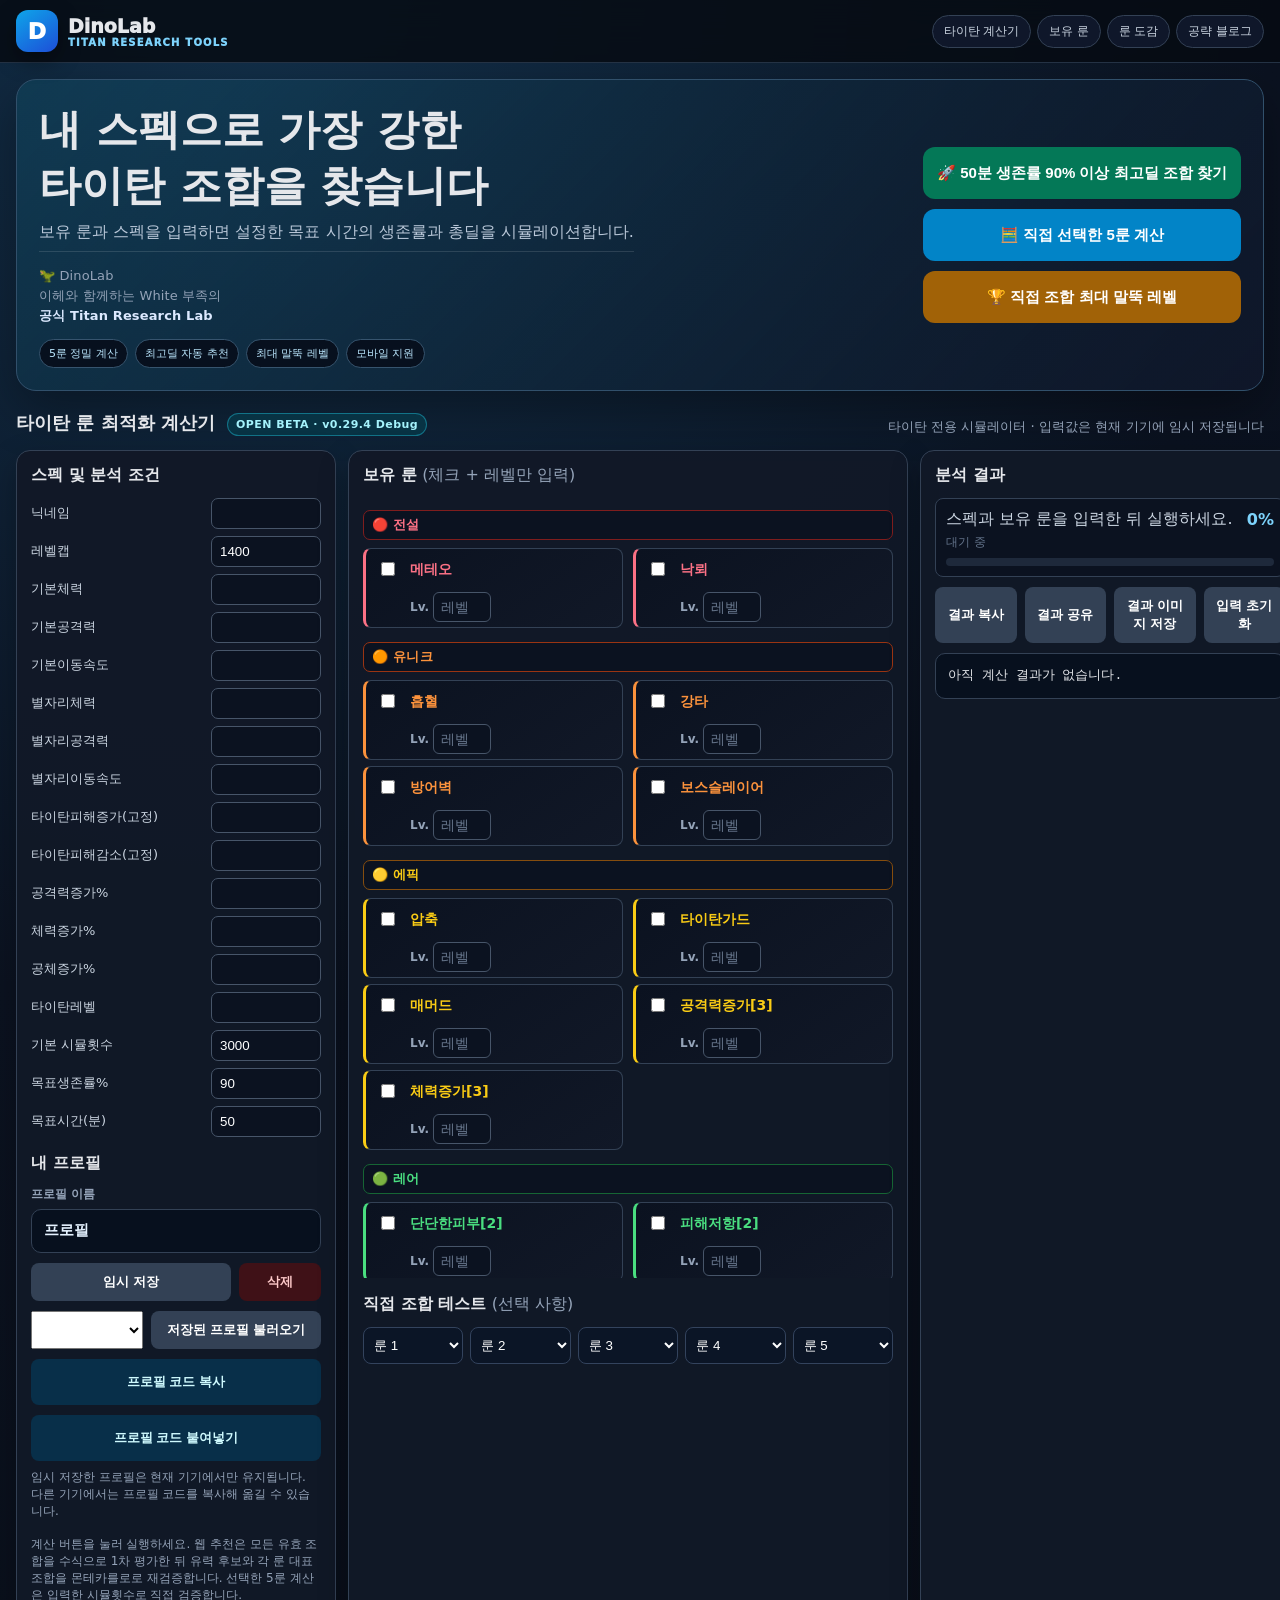
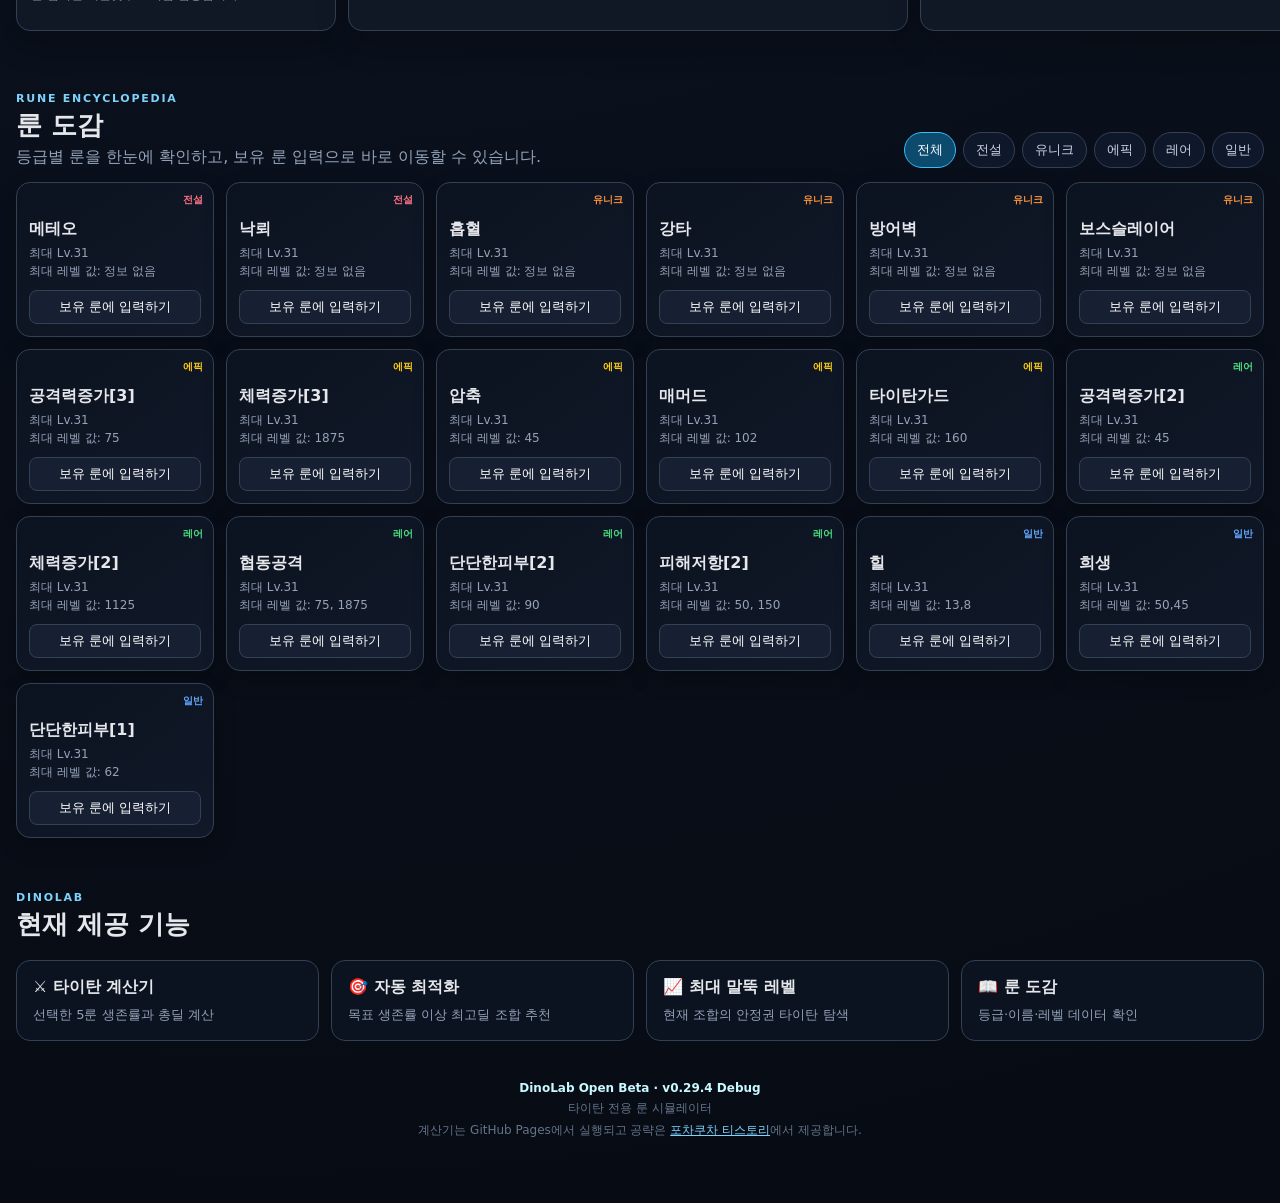
==== index.html @ 7158b962 "Add files via upload" ====
<!doctype html>
<html lang="ko"><head><meta charset="utf-8"><meta name="viewport" content="width=device-width,initial-scale=1"><meta name="theme-color" content="#07101e"><meta name="apple-mobile-web-app-capable" content="yes"><meta name="apple-mobile-web-app-status-bar-style" content="black-translucent"><meta name="apple-mobile-web-app-title" content="DinoLab"><link rel="apple-touch-icon" href="icons/icon-192.png"><title>DinoLab | 타이탄 룬 최적화 계산기</title><link rel="icon" href="data:image/svg+xml,<svg xmlns=%22http://www.w3.org/2000/svg%22 viewBox=%220 0 100 100%22><text y=%22.9em%22 font-size=%2290%22>🦖</text></svg>"><link rel="manifest" href="manifest.webmanifest"><link rel="stylesheet" href="css/main.css?v=0.29.3"></head><body><header class="site-header"><div class="header-inner"><div class="brand"><div class="brand-mark" aria-hidden="true">D</div><div><span>DinoLab</span><small>TITAN RESEARCH TOOLS</small></div></div><nav class="nav"><button data-scroll="#calculator">타이탄 계산기</button><button data-scroll="#runeRows">보유 룬</button><button data-scroll="#encyclopedia">룬 도감</button><a href="https://pochakucha.tistory.com" target="_blank" rel="noopener">공략 블로그</a></nav></div></header>
<section class="hero-banner"><div class="hero-box"><div><h1>내 스펙으로 가장 강한<br>타이탄 조합을 찾습니다</h1><p>보유 룬과 스펙을 입력하면 설정한 목표 시간의 생존률과 총딜을 시뮬레이션합니다.</p><p class="hero-branding">🦖 DinoLab<br>이헤와 함께하는 White 부족의<br><strong>공식 Titan Research Lab</strong></p><div class="feature-chips"><span>5룬 정밀 계산</span><span>최고딜 자동 추천</span><span>최대 말뚝 레벨</span><span>모바일 지원</span></div></div><div class="hero-action hero-calc-actions">
  <button class="btn good" id="optimize">🚀 50분 생존률 90% 이상 최고딜 조합 찾기</button>
  <button class="btn primary" id="calcSelected">🧮 직접 선택한 5룬 계산</button>
  <button class="btn warn" id="maxLevel">🏆 직접 조합 최대 말뚝 레벨</button>
</div></div></section>
<div class="app" id="calculator">
  <div class="title"><h1>타이탄 룬 최적화 계산기 <span class="beta-badge">OPEN BETA · v0.29.4 Debug</span></h1><small>타이탄 전용 시뮬레이터 · 입력값은 현재 기기에 임시 저장됩니다</small></div>
  <div class="grid">
    <section class="panel">
      <h2>스펙 및 분석 조건</h2>
      <div class="form-grid" id="statsForm"></div>
      <h2 style="margin-top:16px">내 프로필</h2>
      <div class="profile-manager">
        <label class="profile-name-field"><span>프로필 이름</span><input id="profileNameDisplay" type="text" value="프로필" readonly aria-label="현재 프로필 이름"></label>
        <div class="profile-save-row">
          <button class="btn" id="saveProfile">임시 저장</button>
          <button class="btn danger" id="deleteProfile">삭제</button>
        </div>
        <div class="profile-load-row">
          <select id="profileSelect" aria-label="저장된 프로필"></select>
          <button class="btn" id="loadProfile">저장된 프로필 불러오기</button>
        </div>
        <button class="btn profile-code-btn profile-wide-btn" id="exportProfileCode">프로필 코드 복사</button>
        <button class="btn profile-code-btn profile-wide-btn" id="importProfileCodeBtn">프로필 코드 붙여넣기</button>
      </div>
      <p class="note" id="profileHint">임시 저장한 프로필은 현재 기기에서만 유지됩니다. 다른 기기에서는 프로필 코드를 복사해 옮길 수 있습니다.</p>
      <div id="mobileCalcActionsSlot" class="mobile-calc-actions-slot" aria-label="계산 실행 버튼 위치"></div>
      <p class="note calculation-note">계산 버튼을 눌러 실행하세요. 웹 추천은 모든 유효 조합을 수식으로 1차 평가한 뒤 유력 후보와 각 룬 대표 조합을 몬테카를로로 재검증합니다. 선택한 5룬 계산은 입력한 시뮬횟수로 직접 검증합니다.</p>
    </section>

    <section class="panel">
      <h2>보유 룬 <span style="color:var(--muted);font-weight:400">(체크 + 레벨만 입력)</span></h2>
      <div class="runes compact-runes"><div id="runeRows"></div></div>
      <h2 style="margin-top:16px">직접 조합 테스트 <span style="color:var(--muted);font-weight:400">(선택 사항)</span></h2>
      <div class="manual-combo" id="manualCombo"></div>
    </section>

    <section class="panel result-panel">
      <h2>분석 결과</h2>
      <div class="status"><div class="status-head"><div id="statusText">스펙과 보유 룬을 입력한 뒤 실행하세요.</div><b id="statusPct">0%</b></div><div id="statusMeta" class="status-meta">대기 중</div><div class="progress"><div id="progressBar"></div></div></div>
      <div class="copy-row">
        <button class="btn" id="copyResult">결과 복사</button><button class="btn" id="shareResult">결과 공유</button><button class="btn" id="saveResultImage">결과 이미지 저장</button>
        <button class="btn" id="resetForm">입력 초기화</button><button class="btn primary" id="installApp" hidden>홈 화면에 설치</button>
      </div>
      <div id="result" class="result">아직 계산 결과가 없습니다.</div>
    </section>
  </div>
</div>

<section class="module-section" id="encyclopedia">
  <div class="module-heading">
    <div><span class="eyebrow">RUNE ENCYCLOPEDIA</span><h2>룬 도감</h2><p>등급별 룬을 한눈에 확인하고, 보유 룬 입력으로 바로 이동할 수 있습니다.</p></div>
    <div class="filter-row" id="runeFilters"></div>
  </div>
  <div id="encyclopediaGrid" class="encyclopedia-grid"></div>
</section>

<section class="module-section compact" id="roadmap">
  <div class="module-heading"><div><span class="eyebrow">DINOLAB</span><h2>현재 제공 기능</h2></div></div>
  <div class="feature-grid">
    <article><b>⚔️ 타이탄 계산기</b><span>선택한 5룬 생존률과 총딜 계산</span></article>
    <article><b>🎯 자동 최적화</b><span>목표 생존률 이상 최고딜 조합 추천</span></article>
    <article><b>📈 최대 말뚝 레벨</b><span>현재 조합의 안정권 타이탄 탐색</span></article>
    <article><b>📖 룬 도감</b><span>등급·이름·레벨 데이터 확인</span></article>
  </div>
</section>
<footer class="footer"><strong>DinoLab Open Beta · v0.29.4 Debug</strong><span>타이탄 전용 룬 시뮬레이터</span><span>계산기는 GitHub Pages에서 실행되고 공략은 <a href="https://pochakucha.tistory.com" target="_blank" rel="noopener">포차쿠차 티스토리</a>에서 제공합니다.</span></footer><div id="pwaToast" class="pwa-toast" hidden><span id="pwaToastText"></span><button id="pwaToastAction" class="btn primary">확인</button></div>
<script src="data/runes.js?v=0.29.3"></script><script src="js/app.js?v=0.29.3"></script></body></html>
---- css/main.css ----
:root{--bg:#0f172a;--panel:#111827;--line:#334155;--text:#e5e7eb;--muted:#94a3b8;--accent:#38bdf8;--good:#34d399;--warn:#fbbf24;--bad:#fb7185}
*{box-sizing:border-box} body{margin:0;background:linear-gradient(135deg,#0b1220,#111827);color:var(--text);font-family:system-ui,-apple-system,"Noto Sans KR",sans-serif}
.app{max-width:1500px;margin:auto;padding:16px}.title{display:flex;align-items:end;justify-content:space-between;gap:12px;margin-bottom:14px}.title h1{font-size:24px;margin:0}.title small{color:var(--muted)}
.grid{display:grid;grid-template-columns:320px 460px 1fr;gap:12px}.panel{background:rgba(17,24,39,.96);border:1px solid var(--line);border-radius:14px;padding:14px;box-shadow:0 12px 30px #0004}.panel h2{font-size:16px;margin:0 0 12px}
.form-grid{display:grid;grid-template-columns:1fr 110px;gap:7px 8px;align-items:center}.form-grid label{font-size:13px;color:#cbd5e1}.form-grid input,.form-grid select{width:100%;padding:7px 8px;background:#0b1220;border:1px solid #475569;border-radius:7px;color:white}
.actions{display:grid;gap:7px;margin-top:12px}.btn{border:0;border-radius:8px;padding:10px 12px;font-weight:700;cursor:pointer;background:#334155;color:white}.btn.primary{background:#0284c7}.btn.good{background:#047857}.btn.warn{background:#a16207}.btn:disabled{opacity:.45;cursor:not-allowed}
.runes{max-height:730px;overflow:auto}.rune-head,.rune-row{display:grid;grid-template-columns:50px 50px 1fr 75px 72px;gap:6px;align-items:center}.rune-head{position:sticky;top:0;background:#111827;padding:4px 0 8px;font-size:12px;color:var(--muted);z-index:2}.rune-row{border-top:1px solid #253044;padding:6px 0;font-size:13px}.rune-row input[type=number]{width:100%;padding:5px;background:#0b1220;border:1px solid #475569;border-radius:6px;color:white}.grade{font-size:11px;font-weight:800}
.grade-전설{color:#fb7185}.grade-유니크{color:#fb923c}.grade-에픽{color:#facc15}.grade-레어{color:#4ade80}.grade-일반{color:#60a5fa}
.rune-group{margin:10px 0 4px;padding:9px 10px;border-radius:8px;font-weight:900;letter-spacing:.02em;border:1px solid #334155;background:#0b1220}
.rune-group.전설{color:#fb7185;border-color:#7f1d1d}.rune-group.유니크{color:#fb923c;border-color:#9a3412}.rune-group.에픽{color:#facc15;border-color:#854d0e}.rune-group.레어{color:#4ade80;border-color:#166534}.rune-group.일반{color:#60a5fa;border-color:#1d4ed8}
.rune-row.grade-전설{border-left:3px solid #fb7185;padding-left:6px}.rune-row.grade-유니크{border-left:3px solid #fb923c;padding-left:6px}.rune-row.grade-에픽{border-left:3px solid #facc15;padding-left:6px}.rune-row.grade-레어{border-left:3px solid #4ade80;padding-left:6px}.rune-row.grade-일반{border-left:3px solid #60a5fa;padding-left:6px}
.copy-row{display:flex;gap:8px;margin:10px 0}.copy-row .btn{flex:1}
.status{margin:0 0 10px;padding:10px;border:1px solid #334155;border-radius:8px;color:#cbd5e1;background:#0b1220}.progress{height:8px;background:#1e293b;border-radius:999px;overflow:hidden;margin-top:7px}.progress>div{height:100%;width:0;background:linear-gradient(90deg,#0ea5e9,#34d399);transition:width .15s}
.result{white-space:pre-wrap;font-family:ui-monospace,SFMono-Regular,Consolas,monospace;font-size:13px;line-height:1.55;max-height:760px;overflow:auto;background:#07101e;border:1px solid #334155;border-radius:10px;padding:12px}
.result .hero{font-family:system-ui,sans-serif}.cards{display:grid;grid-template-columns:repeat(3,1fr);gap:8px;margin-bottom:10px}.card{background:#0b1220;border:1px solid #334155;border-radius:9px;padding:9px}.card b{display:block;font-size:18px}.goodtxt{color:var(--good)}.warntxt{color:var(--warn)}.badtxt{color:var(--bad)}
.note{font-size:12px;color:var(--muted);margin-top:10px}.profile-row{display:flex;gap:6px}.profile-row select{flex:1}
@media(max-width:1100px){.grid{grid-template-columns:1fr 1.25fr}.result-panel{grid-column:1/-1}}@media(max-width:720px){.grid{grid-template-columns:1fr}.result-panel{grid-column:auto}.title{display:block}.runes{max-height:none}.cards{grid-template-columns:1fr}}

/* Web 3.0 Alpha icon-card UI */
.grid{grid-template-columns:320px minmax(560px,1fr) minmax(380px,.9fr)}
.runes{max-height:780px}.rune-head{display:none}.rune-group{grid-column:1/-1;margin:14px 0 6px}
#runeRows{display:grid;grid-template-columns:repeat(3,minmax(150px,1fr));gap:10px}
.rune-row{display:grid;grid-template-columns:64px 1fr;grid-template-rows:auto auto auto;gap:4px 10px;position:relative;padding:10px;border:1px solid #334155;border-radius:12px;background:linear-gradient(145deg,#0b1220,#111827);min-height:104px;overflow:hidden}
.rune-row .rune-icon{grid-row:1/4;width:64px;height:64px;object-fit:cover;border-radius:14px;align-self:center;box-shadow:0 4px 12px #0008}
.rune-row .rune-name{font-weight:900;white-space:nowrap;overflow:hidden;text-overflow:ellipsis}
.rune-row .rune-controls{display:flex;align-items:center;gap:6px;font-size:12px;color:#cbd5e1}
.rune-row .level{width:72px!important;padding:5px!important}
.rune-row .equip,.rune-row .owned{accent-color:#38bdf8}
.rune-row .grade{font-size:10px;position:absolute;right:8px;top:8px}
.rune-row.equipped{outline:2px solid #38bdf8;background:linear-gradient(145deg,#0c4a6e,#111827)}
@media(max-width:1250px){.grid{grid-template-columns:300px 1fr}.result-panel{grid-column:1/-1}}
@media(max-width:760px){.grid{grid-template-columns:1fr}#runeRows{grid-template-columns:repeat(2,minmax(140px,1fr))}.result-panel{grid-column:auto}.rune-row{grid-template-columns:54px 1fr}.rune-row .rune-icon{width:54px;height:54px}}
@media(max-width:430px){#runeRows{grid-template-columns:1fr}}


/* Web 3.1 Beta shell */
body{background:radial-gradient(circle at 20% 0,#12304a 0,#0b1220 34%,#070b13 100%);min-height:100vh}
.site-header{position:sticky;top:0;z-index:20;background:rgba(7,11,19,.84);backdrop-filter:blur(14px);border-bottom:1px solid #243244}
.header-inner{max-width:1500px;margin:auto;padding:10px 16px;display:flex;align-items:center;justify-content:space-between;gap:14px}
.brand{display:flex;align-items:center;gap:10px;font-weight:950}.brand img{width:42px;height:42px;border-radius:12px}.brand span{font-size:19px}.brand small{display:block;color:#7dd3fc;font-size:10px;letter-spacing:.12em}
.nav{display:flex;gap:6px;flex-wrap:wrap}.nav button,.nav a{border:1px solid #334155;background:#0f172a;color:#cbd5e1;border-radius:999px;padding:7px 11px;text-decoration:none;font-size:12px;cursor:pointer}.nav button:hover,.nav a:hover{border-color:#38bdf8;color:white}
.hero-banner{max-width:1500px;margin:16px auto 0;padding:0 16px}.hero-box{border:1px solid #31506b;border-radius:20px;padding:22px;background:linear-gradient(135deg,rgba(14,116,144,.22),rgba(15,23,42,.94));display:flex;justify-content:space-between;gap:18px;align-items:center;box-shadow:0 18px 50px #0005}.hero-box h1{margin:0;font-size:clamp(25px,4vw,42px)}.hero-box p{margin:8px 0 0;color:#b9c7d8}.feature-chips{display:flex;gap:7px;flex-wrap:wrap;margin-top:13px}.feature-chips span{font-size:11px;border:1px solid #36546e;background:#07101e;border-radius:999px;padding:6px 9px;color:#bae6fd}.hero-action{min-width:180px}.hero-action button,.hero-start-link{box-sizing:border-box;display:block;width:100%;padding:12px;border:0;border-radius:12px;background:linear-gradient(135deg,#0284c7,#0f766e);color:white;font-weight:900;cursor:pointer;text-align:center;text-decoration:none;touch-action:manipulation;position:relative;z-index:2}
.title{margin-top:4px}.title h1{font-size:18px}.beta-badge{font-size:11px;background:#7c3aed;padding:4px 7px;border-radius:999px}
.equipped-meter{display:flex;align-items:center;justify-content:space-between;margin-bottom:10px;padding:9px 11px;border:1px solid #334155;background:#0b1220;border-radius:10px}.equipped-meter b{font-size:18px;color:#fbbf24}.equipped-meter b.complete{color:#34d399}
.result-runes{display:grid;grid-template-columns:repeat(5,minmax(58px,1fr));gap:8px;margin:8px 0 14px}.result-rune{border:1px solid #334155;border-radius:10px;background:#0b1220;padding:7px;text-align:center}.result-rune img{width:48px;height:48px;border-radius:10px;display:block;margin:auto}.result-rune span{display:block;font-size:10px;margin-top:5px;white-space:nowrap;overflow:hidden;text-overflow:ellipsis}
.footer{max-width:1500px;margin:18px auto 30px;padding:0 16px;color:#64748b;font-size:12px;text-align:center}.footer a{color:#7dd3fc}
@media(max-width:760px){.header-inner{align-items:flex-start}.nav{justify-content:flex-end}.hero-box{display:block}.hero-action{margin-top:14px}.site-header{position:static}.result-runes{grid-template-columns:repeat(5,1fr)}.result-rune img{width:38px;height:38px}.result-rune span{display:none}}

/* DinoLab v0.1 modules */
.module-section{max-width:1500px;margin:18px auto;padding:22px 16px}.module-section.compact{padding-top:8px}.module-heading{display:flex;justify-content:space-between;align-items:end;gap:16px;margin-bottom:14px}.module-heading h2{margin:2px 0 4px;font-size:26px}.module-heading p{margin:0;color:var(--muted)}.eyebrow{font-size:11px;font-weight:900;letter-spacing:.16em;color:#7dd3fc}.filter-row{display:flex;gap:7px;flex-wrap:wrap}.filter-row button{border:1px solid #334155;background:#0f172a;color:#cbd5e1;border-radius:999px;padding:8px 12px;cursor:pointer}.filter-row button.active{border-color:#38bdf8;background:#0c4a6e;color:white}.encyclopedia-grid{display:grid;grid-template-columns:repeat(6,minmax(140px,1fr));gap:12px}.ency-card{position:relative;background:linear-gradient(145deg,#0b1220,#111827);border:1px solid #334155;border-radius:14px;padding:12px;min-height:184px;box-shadow:0 8px 22px #0003}.ency-card img{width:72px;height:72px;object-fit:cover;border-radius:16px;display:block;margin-bottom:10px}.ency-card h3{margin:0 0 4px;font-size:15px}.ency-card p{margin:0;color:var(--muted);font-size:12px;line-height:1.5}.ency-card .ency-grade{position:absolute;right:10px;top:10px;font-size:10px;font-weight:900}.ency-card button{margin-top:10px;width:100%;border:1px solid #334155;background:#172033;color:white;border-radius:8px;padding:7px;cursor:pointer}.feature-grid{display:grid;grid-template-columns:repeat(4,1fr);gap:12px}.feature-grid article{background:#0b1220;border:1px solid #334155;border-radius:14px;padding:16px}.feature-grid b{display:block;margin-bottom:6px}.feature-grid span{color:var(--muted);font-size:13px}.footer{padding-bottom:34px}
@media(max-width:1100px){.encyclopedia-grid{grid-template-columns:repeat(4,1fr)}}
@media(max-width:760px){.module-heading{display:block}.filter-row{margin-top:12px}.encyclopedia-grid{grid-template-columns:repeat(2,1fr)}.feature-grid{grid-template-columns:1fr 1fr}}
@media(max-width:430px){.encyclopedia-grid,.feature-grid{grid-template-columns:1fr}}

/* DinoLab v0.2 — rune card readability fix */
#runeRows{
  grid-template-columns:repeat(3,minmax(180px,1fr));
  gap:12px;
}
.rune-row{
  grid-template-columns:78px minmax(0,1fr);
  grid-template-rows:auto 34px 38px;
  gap:7px 12px;
  min-height:142px;
  padding:14px;
  overflow:visible;
  transition:transform .16s ease,border-color .16s ease,box-shadow .16s ease;
}
.rune-row:hover{
  transform:translateY(-2px);
  border-color:#4b6b88;
  box-shadow:0 10px 24px #0005;
}
.rune-row .rune-icon{
  grid-row:1/4;
  width:78px;
  height:78px;
  border-radius:16px;
}
.rune-row .rune-name{
  min-width:0;
  padding-right:42px;
  font-size:14px;
  line-height:1.25;
}
.rune-row .grade{
  right:10px;
  top:10px;
}
.rune-toggles{
  display:grid;
  grid-template-columns:1fr 1fr;
  gap:6px;
  min-width:0;
}
.rune-toggles label{
  min-width:0;
  display:flex;
  align-items:center;
  justify-content:center;
  gap:5px;
  padding:6px 7px;
  border:1px solid #334155;
  border-radius:8px;
  background:#0b1220;
  color:#cbd5e1;
  font-size:12px;
  line-height:1;
  white-space:nowrap;
  cursor:pointer;
}
.rune-toggles input{
  width:15px;
  height:15px;
  margin:0;
  flex:0 0 auto;
}
.rune-level{
  display:grid;
  grid-template-columns:auto minmax(0,1fr);
  align-items:center;
  gap:7px;
  color:#cbd5e1;
  font-size:12px;
  white-space:nowrap;
}
.rune-row .level{
  width:100%!important;
  min-width:0;
  height:34px;
  padding:5px 8px!important;
  font-size:16px;
  text-align:center;
}
.rune-row.equipped{
  outline:none;
  border-color:#38bdf8;
  box-shadow:0 0 0 2px #38bdf844,0 12px 28px #0005;
}
@media(max-width:1250px){
  #runeRows{grid-template-columns:repeat(3,minmax(170px,1fr))}
}
@media(max-width:900px){
  #runeRows{grid-template-columns:repeat(2,minmax(170px,1fr))}
}
@media(max-width:520px){
  #runeRows{grid-template-columns:1fr}
  .rune-row{grid-template-columns:72px minmax(0,1fr);min-height:132px}
  .rune-row .rune-icon{width:72px;height:72px}
}

/* DinoLab v0.3 — readable inventory cards */
#runeRows{
  display:grid;
  grid-template-columns:repeat(2,minmax(260px,1fr));
  gap:14px;
}
.rune-group{grid-column:1/-1;margin:18px 0 2px;font-size:20px;padding:12px 14px}
.rune-row{
  display:grid;
  grid-template-columns:108px minmax(0,1fr);
  grid-template-rows:auto auto auto;
  column-gap:14px;
  row-gap:10px;
  min-height:168px;
  padding:14px;
  overflow:visible;
  border-radius:16px;
}
.rune-row .rune-icon{
  grid-column:1;
  grid-row:1/4;
  width:108px;
  height:108px;
  align-self:center;
  object-fit:cover;
  object-position:center;
  border-radius:18px;
  background:#060b14;
  border:1px solid #475569;
  box-shadow:0 8px 18px #0009;
}
.rune-title{
  grid-column:2;
  display:flex;
  align-items:flex-start;
  justify-content:space-between;
  gap:8px;
  min-width:0;
}
.rune-row .rune-name{
  display:block;
  min-width:0;
  font-size:16px;
  line-height:1.3;
  font-weight:900;
  white-space:normal;
  overflow:visible;
  text-overflow:clip;
  word-break:keep-all;
}
.rune-row .grade{
  position:static;
  flex:0 0 auto;
  padding:3px 7px;
  border-radius:999px;
  background:#ffffff0d;
  font-size:10px;
  white-space:nowrap;
}
.rune-toggles{
  grid-column:2;
  display:grid;
  grid-template-columns:1fr 1fr;
  gap:8px;
  min-width:0;
}
.rune-toggles label{
  min-width:0;
  min-height:38px;
  padding:8px 9px;
  font-size:13px;
  font-weight:800;
  overflow:hidden;
}
.rune-toggles label span{display:block;white-space:nowrap}
.rune-toggles input{width:17px;height:17px;flex:0 0 17px}
.rune-level{
  grid-column:2;
  display:grid;
  grid-template-columns:42px minmax(0,1fr);
  gap:8px;
  font-size:13px;
  font-weight:800;
}
.rune-row .level{height:40px!important;font-size:18px!important;border-radius:9px!important}
.rune-row.equipped{transform:none;box-shadow:0 0 0 2px #38bdf855,0 14px 30px #0007}
@media(max-width:1100px){
  .grid{grid-template-columns:300px minmax(0,1fr)}
  .result-panel{grid-column:1/-1}
  #runeRows{grid-template-columns:repeat(2,minmax(240px,1fr))}
}
@media(max-width:760px){
  .grid{grid-template-columns:1fr}
  #runeRows{grid-template-columns:1fr}
  .rune-row{grid-template-columns:96px minmax(0,1fr);min-height:154px}
  .rune-row .rune-icon{width:96px;height:96px}
}


/* DinoLab v0.4 — text-only rune interface */
.brand-mark{width:42px;height:42px;border-radius:12px;display:grid;place-items:center;background:linear-gradient(145deg,#0ea5e9,#1d4ed8);color:white;font-size:22px;font-weight:950;box-shadow:0 8px 22px #0006}
#runeRows{display:block}
.rune-group{margin:14px 0 6px}
.rune-row{display:grid;grid-template-columns:minmax(170px,1fr) 150px 112px;grid-template-rows:auto;align-items:center;gap:12px;min-height:64px;padding:10px 12px;overflow:visible}
.rune-row .rune-title{display:flex;align-items:center;gap:9px;min-width:0}
.rune-row .rune-name{font-size:15px;font-weight:900;white-space:normal;overflow:visible;text-overflow:clip;word-break:keep-all}
.rune-row .grade{position:static;flex:0 0 auto;font-size:10px;border:1px solid currentColor;border-radius:999px;padding:2px 6px;opacity:.9}
.rune-row .rune-toggles{display:grid;grid-template-columns:1fr 1fr;gap:7px}
.rune-row .rune-toggles label{display:flex;align-items:center;justify-content:center;gap:6px;min-width:0;padding:8px 6px;border:1px solid #334155;border-radius:8px;background:#0b1220;white-space:nowrap;font-size:12px;cursor:pointer}
.rune-row .rune-toggles input{margin:0;width:16px;height:16px;flex:0 0 auto}
.rune-row .rune-level{display:grid;grid-template-columns:auto 1fr;align-items:center;gap:7px;color:#cbd5e1;font-size:12px;white-space:nowrap}
.rune-row .level{width:100%!important;min-width:0;padding:7px!important;text-align:center}
.rune-row.equipped{outline:2px solid #38bdf8;background:linear-gradient(145deg,#0c4a6e,#111827)}
.result-runes{display:grid;grid-template-columns:repeat(5,minmax(90px,1fr));gap:8px;margin:8px 0 14px}
.result-rune{min-height:58px;display:flex;flex-direction:column;justify-content:center;border:1px solid #334155;border-radius:10px;background:#0b1220;padding:8px;text-align:center}
.result-rune-name{font-size:12px;font-weight:900;line-height:1.25;word-break:keep-all}
.result-rune b{font-size:11px;color:#7dd3fc;margin-top:4px}
.encyclopedia-grid{grid-template-columns:repeat(6,minmax(150px,1fr))}
.ency-card{min-height:150px;padding-top:36px}
.ency-card h3{font-size:16px;word-break:keep-all}
@media(max-width:900px){
 .rune-row{grid-template-columns:minmax(150px,1fr) 140px 105px}
 .encyclopedia-grid{grid-template-columns:repeat(3,1fr)}
}
@media(max-width:620px){
 .rune-row{grid-template-columns:1fr 108px;grid-template-areas:"title level" "toggles toggles";gap:8px}
 .rune-row .rune-title{grid-area:title}
 .rune-row .rune-level{grid-area:level}
 .rune-row .rune-toggles{grid-area:toggles}
 .result-runes{grid-template-columns:repeat(2,1fr)}
 .encyclopedia-grid{grid-template-columns:repeat(2,1fr)}
}

/* DinoLab v0.5 — compact rune inventory */
#runeRows{
  display:grid;
  grid-template-columns:repeat(2,minmax(320px,1fr));
  gap:7px 10px;
}
.rune-group{
  grid-column:1/-1;
  margin:10px 0 2px;
  padding:7px 10px;
  font-size:14px;
  border-radius:8px;
}
.rune-row{
  display:grid;
  grid-template-columns:minmax(120px,1fr) 118px 82px;
  align-items:center;
  gap:7px;
  min-height:46px;
  padding:6px 8px;
  border-radius:9px;
}
.rune-row .rune-title{gap:6px}
.rune-row .rune-name{
  font-size:13px;
  line-height:1.15;
  white-space:nowrap;
  overflow:hidden;
  text-overflow:ellipsis;
}
.rune-row .grade{
  font-size:9px;
  padding:1px 5px;
}
.rune-row .rune-toggles{
  display:grid;
  grid-template-columns:1fr 1fr;
  gap:4px;
}
.rune-row .rune-toggles label{
  min-height:30px;
  padding:4px;
  gap:4px;
  font-size:11px;
  border-radius:6px;
}
.rune-row .rune-toggles input{
  width:14px;
  height:14px;
}
.rune-row .rune-level{
  display:grid;
  grid-template-columns:auto 1fr;
  gap:4px;
  font-size:11px;
}
.rune-row .level{
  height:30px!important;
  padding:3px 5px!important;
  font-size:14px!important;
  border-radius:6px!important;
}
@media(max-width:1050px){
  #runeRows{grid-template-columns:1fr}
  .rune-group{grid-column:1}
}
@media(max-width:520px){
  .rune-row{
    grid-template-columns:minmax(105px,1fr) 108px 72px;
    gap:5px;
    padding:5px 6px;
  }
  .rune-row .grade{display:none}
  .rune-row .rune-name{font-size:12px}
}
/* v0.6 ultra compact text-only rune editor */
.compact-runes{padding:4px 0}
#runeRows{display:grid;grid-template-columns:1fr 1fr;gap:6px 10px}
.rune-group{grid-column:1/-1;margin:8px 0 2px;padding:5px 8px;font-size:13px;border-radius:7px}
.rune-row{min-height:38px!important;padding:5px 8px!important;border-radius:8px!important;display:grid!important;grid-template-columns:28px minmax(118px,1fr) auto!important;align-items:center!important;gap:8px!important}
.rune-row .rune-title{display:flex!important;align-items:center!important;justify-content:flex-start!important;gap:6px!important;min-width:0}
.rune-row .rune-name{font-size:14px!important;white-space:nowrap!important;overflow:hidden;text-overflow:ellipsis}
.rune-row .grade{display:none!important}
.rune-row .rune-toggles{display:contents!important}
.rune-row .rune-toggles label{display:flex!important;align-items:center!important;justify-content:center!important;padding:0!important;border:0!important;background:none!important}
.rune-row .rune-toggles label span{display:none!important}
.rune-row .owned{width:18px;height:18px}
.rune-row .equip{display:none!important}
.rune-row .rune-level{display:flex!important;align-items:center!important;gap:4px!important;margin:0!important}
.rune-row .rune-level span{font-size:12px;color:var(--muted)}
.rune-row .rune-level input{width:58px!important;height:30px!important;padding:3px 6px!important;text-align:center}
.manual-combo{display:grid;grid-template-columns:repeat(5,minmax(0,1fr));gap:7px}
.manual-combo select{width:100%;min-width:0;padding:9px 6px;border-radius:8px;background:#0b1526;color:#fff;border:1px solid #33435d}
@media(max-width:760px){#runeRows{grid-template-columns:1fr}.manual-combo{grid-template-columns:1fr 1fr}.rune-row{grid-template-columns:28px 1fr auto!important}}
/* v0.7 profile controls */
.profile-row{display:grid;grid-template-columns:minmax(0,1fr) auto auto;gap:7px}.btn.danger{border-color:#7f1d1d;background:#3f1117;color:#fecaca}#profileHint{margin-top:8px}
@media(max-width:520px){.profile-row{grid-template-columns:1fr 1fr}.profile-row select{grid-column:1/-1}}

/* v0.10 mobile-first usability */
html{-webkit-text-size-adjust:100%;scroll-behavior:smooth}
button,input,select{touch-action:manipulation}
@media(max-width:760px){
  body{overflow-x:hidden}
  .header-inner{padding:10px 12px;display:block}
  .brand{margin-bottom:8px}
  .nav{display:grid;grid-template-columns:repeat(2,minmax(0,1fr));gap:6px;width:100%}
  .nav button,.nav a{min-height:42px;padding:9px 8px;text-align:center;font-size:13px}
  .hero-banner{padding:14px 10px}
  .hero-box{padding:18px 14px;border-radius:14px}
  .hero-box h1{font-size:25px;line-height:1.25}
  .hero-box p{font-size:14px}
  .feature-chips{gap:5px}.feature-chips span{font-size:12px;padding:5px 7px}
  .hero-action button{width:100%;min-height:46px}
  .app{padding:12px 10px}
  .title h1{font-size:22px}.title small{display:block;margin-top:4px}
  .panel{padding:14px 12px;border-radius:12px}
  .form-grid{grid-template-columns:1fr 1fr;gap:8px}
  .field label{font-size:12px}
  .field input,.field select,.profile-row select,.manual-combo select{font-size:16px;min-height:44px}
  .actions{display:grid;grid-template-columns:1fr;gap:8px}
  .actions .btn,.copy-row .btn,.profile-row .btn{width:100%;min-height:46px;font-size:15px}
  .profile-row{grid-template-columns:1fr 1fr}.profile-row select{grid-column:1/-1}
  #runeRows{grid-template-columns:1fr;gap:5px}
  .rune-group{position:sticky;top:0;z-index:3;background:var(--panel,#101b2d);padding:7px 8px}
  .rune-row{min-height:46px!important;padding:7px 8px!important;grid-template-columns:30px minmax(0,1fr) auto!important}
  .rune-row .owned{width:22px;height:22px}
  .rune-row .rune-name{font-size:15px!important}
  .rune-row .rune-level input{width:66px!important;height:38px!important;font-size:16px!important}
  .manual-combo{grid-template-columns:1fr;gap:7px}
  .result-panel{scroll-margin-top:10px}
  .cards{grid-template-columns:1fr 1fr!important;gap:8px}
  .card{padding:10px}.card b{font-size:20px}
  .result{font-size:14px;overflow-wrap:anywhere;white-space:pre-wrap}
  .module-section{padding:24px 12px}.encyclopedia-grid,.feature-grid{grid-template-columns:1fr!important}
  .footer{padding:20px 12px;font-size:12px}
}
@media(max-width:390px){
  .form-grid{grid-template-columns:1fr}
  .cards{grid-template-columns:1fr!important}
  .hero-box h1{font-size:22px}
}

/* v0.11 result flow and blank rune level input */
.rune-row .rune-level input::placeholder{color:#6f7f96;opacity:.9}
.result-actions{margin-top:14px;display:flex;gap:8px;flex-wrap:wrap}
.result-actions .btn{min-height:44px}
@media(max-width:760px){.result-actions{display:grid;grid-template-columns:1fr}.result-actions .btn{width:100%;min-height:50px}}

/* PWA v0.12 */
.pwa-toast{position:fixed;left:50%;bottom:calc(18px + env(safe-area-inset-bottom));transform:translateX(-50%);z-index:9999;width:min(92vw,520px);display:flex;align-items:center;gap:12px;padding:12px 14px;background:#111f35;border:1px solid #22d3ee;border-radius:14px;box-shadow:0 18px 45px rgba(0,0,0,.4)}
.pwa-toast[hidden]{display:none}.pwa-toast span{flex:1;font-size:14px;line-height:1.45}.pwa-toast .btn{white-space:nowrap}
@media (display-mode:standalone){.site-header{padding-top:env(safe-area-inset-top)}.hero-banner{margin-top:0}}
@media(max-width:640px){#installApp{order:-1}.pwa-toast{align-items:stretch;flex-direction:column}.pwa-toast .btn{width:100%}}

/* DinoLab v0.13 — progress and ranking comparison */
.status-head{display:flex;align-items:center;justify-content:space-between;gap:12px}.status-head b{color:#7dd3fc}.status-meta{margin-top:4px;color:#64748b;font-size:12px}.ranking-wrap{overflow-x:auto;margin-top:10px;border:1px solid #334155;border-radius:12px}.ranking-table{width:100%;border-collapse:collapse;min-width:860px;background:#0b1220}.ranking-table th,.ranking-table td{padding:10px 9px;border-bottom:1px solid #243247;text-align:right;font-size:12px;white-space:nowrap}.ranking-table th{position:sticky;top:0;background:#111c2d;color:#94a3b8}.ranking-table th:nth-child(6),.ranking-table td:nth-child(6){text-align:left}.combo-cell{max-width:370px;overflow:hidden;text-overflow:ellipsis}.stable-pill,.fail-pill{display:inline-block;padding:3px 7px;border-radius:999px;font-weight:900}.stable-pill{background:#064e3b;color:#6ee7b7}.fail-pill{background:#4c1d1d;color:#fca5a5}.btn.mini{padding:6px 9px;font-size:11px}@media(max-width:760px){.status-head{align-items:flex-start}.ranking-wrap{margin-left:-4px;margin-right:-4px}}

/* DinoLab v0.14 — verification and interpretation */
.analysis-note{display:flex;gap:10px;align-items:flex-start;margin:14px 0;padding:12px 14px;border:1px solid #334155;border-radius:10px;background:#0b1220}.analysis-note b{flex:0 0 auto;color:#7dd3fc}.analysis-note span{color:#dbeafe;line-height:1.5}.result-actions{display:flex;flex-wrap:wrap;gap:8px;margin-top:12px}@media(max-width:620px){.analysis-note{display:block}.analysis-note b{display:block;margin-bottom:5px}.result-actions .btn{width:100%}}

/* v0.15 legacy profile share styles */
.qr-btn{border-color:#155e75;background:#082f49;color:#cffafe}
.modal[hidden]{display:none}.modal{position:fixed;inset:0;z-index:2000;display:grid;place-items:center;padding:16px}.modal-backdrop{position:absolute;inset:0;background:rgba(0,0,0,.76);backdrop-filter:blur(3px)}.modal-card{position:relative;width:min(560px,100%);max-height:92vh;overflow:auto;border:1px solid var(--line);border-radius:18px;background:var(--panel);box-shadow:0 24px 70px rgba(0,0,0,.55);padding:18px}.modal-head{display:flex;align-items:center;justify-content:space-between;gap:12px;margin-bottom:10px}.modal-head h2{margin:0}.icon-btn{width:42px;height:42px;border-radius:12px;border:1px solid var(--line);background:#111827;color:#fff;font-size:18px}.qr-canvas{display:grid;place-items:center;min-height:270px;margin:14px auto;padding:16px;background:#fff;border-radius:16px;width:min(320px,100%);overflow:auto}.qr-canvas img,.qr-canvas canvas{max-width:100%;height:auto}.qr-actions{display:flex;flex-wrap:wrap;gap:8px;justify-content:center}.advanced-box{margin-top:14px;border:1px solid var(--line);border-radius:12px;padding:10px;background:rgba(0,0,0,.12)}.advanced-box summary{cursor:pointer;font-weight:700}.advanced-box textarea{box-sizing:border-box;width:100%;min-height:92px;margin:10px 0 8px;padding:10px;border:1px solid var(--line);border-radius:10px;background:#07101e;color:#dbeafe;resize:vertical;word-break:break-all}#qrVideo{display:block;width:100%;max-height:380px;min-height:180px;object-fit:cover;background:#020617;border:1px solid var(--line);border-radius:14px;margin:12px 0}
@media(max-width:520px){.modal{padding:8px}.modal-card{padding:14px;border-radius:14px}.qr-actions .btn{width:100%}}

/* v0.17 interaction fixes */
.hero-action{position:relative;z-index:3}.qr-image-label{display:inline-flex;align-items:center;justify-content:center;cursor:pointer;touch-action:manipulation}

/* v0.18: 시작 안내 피드백 */
@keyframes attentionFlash{0%,100%{box-shadow:var(--panel-shadow,0 0 0 transparent)}35%{box-shadow:0 0 0 2px rgba(53,208,255,.75),0 0 28px rgba(53,208,255,.22)}}
.attention-flash{animation:attentionFlash .9s ease-out}

.hero-branding{margin-top:18px;padding-top:14px;border-top:1px solid rgba(255,255,255,.12);font-size:13px!important;line-height:1.55;color:var(--muted)!important;letter-spacing:.01em}.hero-branding strong{color:#dce9ff;font-weight:700}

/* v0.26 profile code only */
.profile-code-btn{border-color:#155e75;background:#082f49;color:#cffafe}

/* v0.27 hero calculation actions */
.hero-calc-actions{min-width:300px;display:grid;gap:10px}
.hero-calc-actions .btn{width:100%;min-height:52px;padding:12px 14px;font-size:15px;line-height:1.3}
.calculation-note{margin-top:16px}
@media(max-width:760px){.hero-calc-actions{min-width:0;width:100%;margin-top:16px}.hero-calc-actions .btn{font-size:14px}}


/* DinoLab v0.29 — open beta mobile polish */
.beta-badge{display:inline-flex;align-items:center;vertical-align:middle;margin-left:6px;padding:4px 8px;border:1px solid #22d3ee66;border-radius:999px;background:#083344;color:#a5f3fc;font-size:11px;font-weight:900;letter-spacing:.04em;white-space:nowrap}
.footer{display:flex;flex-direction:column;align-items:center;gap:5px}.footer strong{color:#c7f9ff}.footer span{display:block}
.profile-row select:empty::before{content:"저장된 프로필 없음"}
.actions .profile-code-btn{min-width:0}
@media(max-width:760px){
  .site-header{border-bottom-color:#1f3349}
  .brand{justify-content:center}.brand-mark{width:38px;height:38px}.brand span{font-size:18px}
  .nav{grid-template-columns:repeat(4,minmax(0,1fr));overflow-x:auto;padding-bottom:2px}
  .nav button,.nav a{min-width:0;min-height:38px;padding:7px 4px;font-size:11px;white-space:nowrap}
  .hero-banner{padding-top:10px}.hero-box{box-shadow:0 16px 45px #0007}
  .hero-box h1{margin-bottom:10px}.hero-branding{margin-top:14px;padding-top:12px}
  .hero-calc-actions{gap:8px}.hero-calc-actions .btn{min-height:52px;padding:11px 10px;font-size:14px;font-weight:900}
  .app{padding-top:8px}.title{padding:4px 2px 10px}.title h1{line-height:1.35}.title small{line-height:1.5}
  .panel{margin-bottom:10px;box-shadow:0 10px 26px #0004}.panel h2{font-size:18px}
  .profile-row{grid-template-columns:minmax(0,1fr) auto}.profile-row select{grid-column:1/-1}.profile-row .btn{font-size:14px;padding-left:8px;padding-right:8px}.profile-row #loadProfile{min-width:0}.profile-row #deleteProfile{width:auto;min-width:72px}
  .actions{grid-template-columns:1fr 1fr}.actions #saveProfile{grid-column:1/-1}.actions .btn{font-size:14px;padding-left:8px;padding-right:8px}
  #profileHint{padding:10px 11px;border:1px solid #23364c;border-radius:9px;background:#0a1424;line-height:1.55}
  .calculation-note{font-size:12px;line-height:1.55}
  .copy-row{display:grid;grid-template-columns:1fr 1fr;gap:8px}.copy-row .btn{min-width:0;font-size:13px;padding-left:6px;padding-right:6px}.copy-row #installApp{grid-column:1/-1}
  .status{padding:12px}.status-head{gap:8px}.status-head #statusText{line-height:1.4}.status-head b{font-size:16px}
  .module-section{margin-top:8px}.module-heading h2{font-size:22px}
}
@media(max-width:390px){
  .nav{grid-template-columns:repeat(2,minmax(0,1fr))}
  .actions{grid-template-columns:1fr}.actions #saveProfile{grid-column:auto}
  .copy-row{grid-template-columns:1fr}
  .beta-badge{margin-left:0;margin-top:6px}
}


/* DinoLab v0.29.1 — profile workflow order */
.profile-manager{display:grid;gap:10px}
.profile-name-field{display:grid;gap:6px}
.profile-name-field span{color:var(--muted);font-size:12px;font-weight:800}
.profile-name-field input{width:100%;box-sizing:border-box;min-height:44px;padding:10px 12px;border:1px solid var(--line);border-radius:10px;background:#07101e;color:#e5f2ff;font-size:15px;font-weight:800}
.profile-save-row,.profile-load-row{display:grid;gap:8px}
.profile-save-row{grid-template-columns:minmax(0,1fr) auto}
.profile-save-row #deleteProfile{min-width:82px}
.profile-load-row{grid-template-columns:minmax(0,1fr) minmax(170px,auto)}
.profile-load-row select{min-width:0}
.profile-wide-btn{width:100%;min-height:46px}
@media(max-width:760px){
  .profile-manager{gap:9px}
  .profile-save-row .btn,.profile-load-row .btn,.profile-wide-btn{min-height:48px}
  .profile-load-row{grid-template-columns:1fr}
  .profile-load-row select{min-height:46px}
}
@media(max-width:390px){
  .profile-save-row{grid-template-columns:1fr auto}
  .profile-save-row #deleteProfile{min-width:76px}
}

/* DinoLab v0.29.2 — mobile result readability fixes */
@media(max-width:760px){
  .result-runes{grid-template-columns:repeat(2,minmax(0,1fr));gap:8px}
  .result-rune{min-width:0;min-height:72px;padding:9px 7px}
  .result-rune .result-rune-name{display:block!important;font-size:13px!important;line-height:1.3;white-space:normal!important;overflow:visible!important;text-overflow:clip!important;word-break:keep-all;overflow-wrap:anywhere;margin-top:0}
  .result-rune b{display:block;font-size:12px;margin-top:5px}
  .result-runes .result-rune:last-child:nth-child(odd){grid-column:1/-1}

  .ranking-wrap{overflow:visible;border:0;background:transparent;margin-left:0;margin-right:0}
  .ranking-table{display:block;min-width:0;width:100%;background:transparent}
  .ranking-table thead{display:none}
  .ranking-table tbody{display:grid;gap:10px}
  .ranking-table tr{display:grid;grid-template-columns:1fr 1fr;gap:7px 10px;padding:12px;border:1px solid #334155;border-radius:12px;background:#0b1220}
  .ranking-table td{display:flex;align-items:center;justify-content:space-between;gap:8px;padding:0;border:0;text-align:right!important;font-size:12px;white-space:normal;min-width:0}
  .ranking-table td::before{color:#94a3b8;font-weight:700;flex:0 0 auto}
  .ranking-table td:nth-child(1)::before{content:"순위"}
  .ranking-table td:nth-child(2)::before{content:"판정"}
  .ranking-table td:nth-child(3)::before{content:"생존률"}
  .ranking-table td:nth-child(4)::before{content:"95% 하한"}
  .ranking-table td:nth-child(5)::before{content:"총딜"}
  .ranking-table td:nth-child(6){grid-column:1/-1;display:block;text-align:left!important;padding-top:6px;border-top:1px solid #243247;overflow:visible;max-width:none}
  .ranking-table td:nth-child(6)::before{content:"조합";display:block;margin-bottom:5px}
  .ranking-table td:nth-child(7){grid-column:1/-1}
  .ranking-table td:nth-child(7)::before{content:""}
  .ranking-table td:nth-child(7) .btn{width:100%;min-height:42px}
  .combo-cell{max-width:none;overflow:visible;text-overflow:clip;overflow-wrap:anywhere;line-height:1.45}
}

/* v0.29.3: 모바일에서는 입력 완료 후 바로 계산할 수 있도록 버튼을 프로필 아래로 이동 */
.mobile-calc-actions-slot{display:none}
@media(max-width:760px){
  .mobile-calc-actions-slot{display:block;margin-top:16px}
  .mobile-calc-actions-slot:empty{display:none}
  .mobile-calc-actions-slot .hero-calc-actions{display:grid;width:100%;min-width:0;margin:0;gap:10px}
  .mobile-calc-actions-slot .hero-calc-actions .btn{width:100%;min-height:52px}
  .hero-box>.hero-calc-actions{display:none}
}
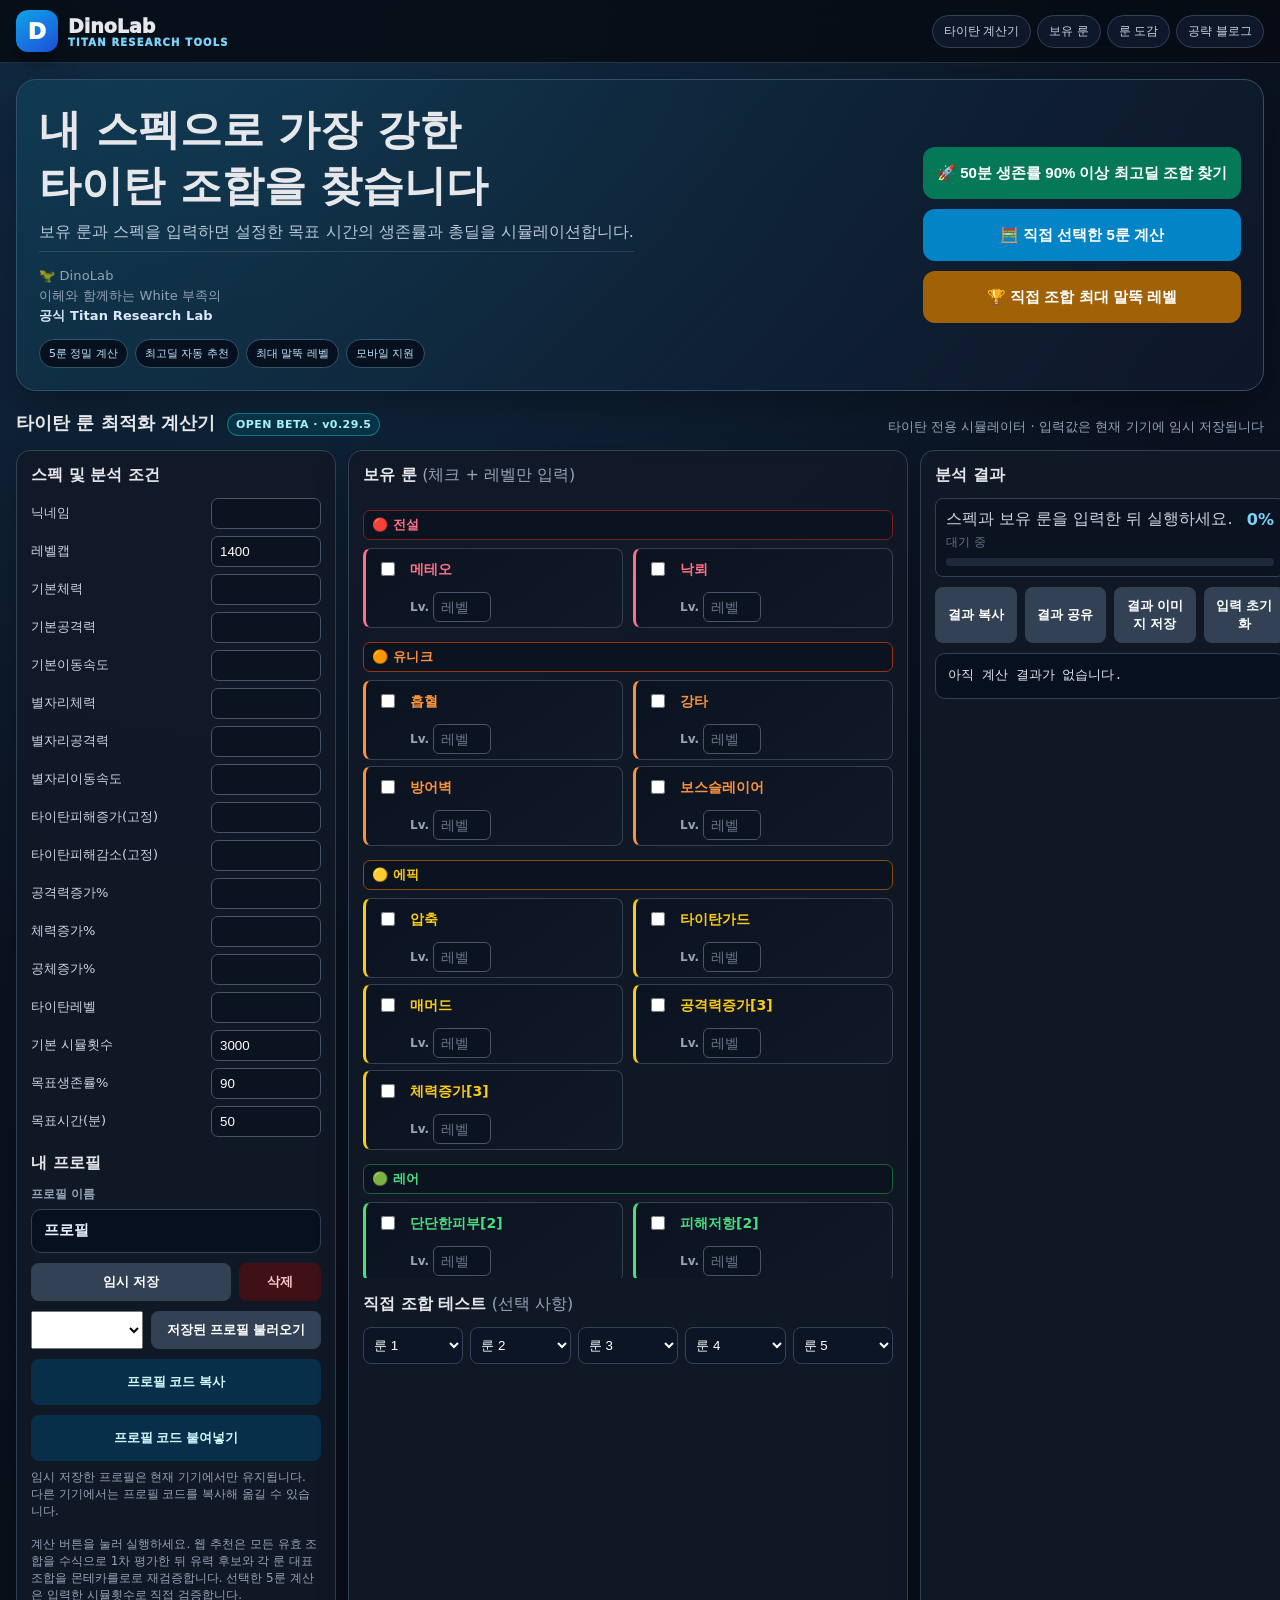
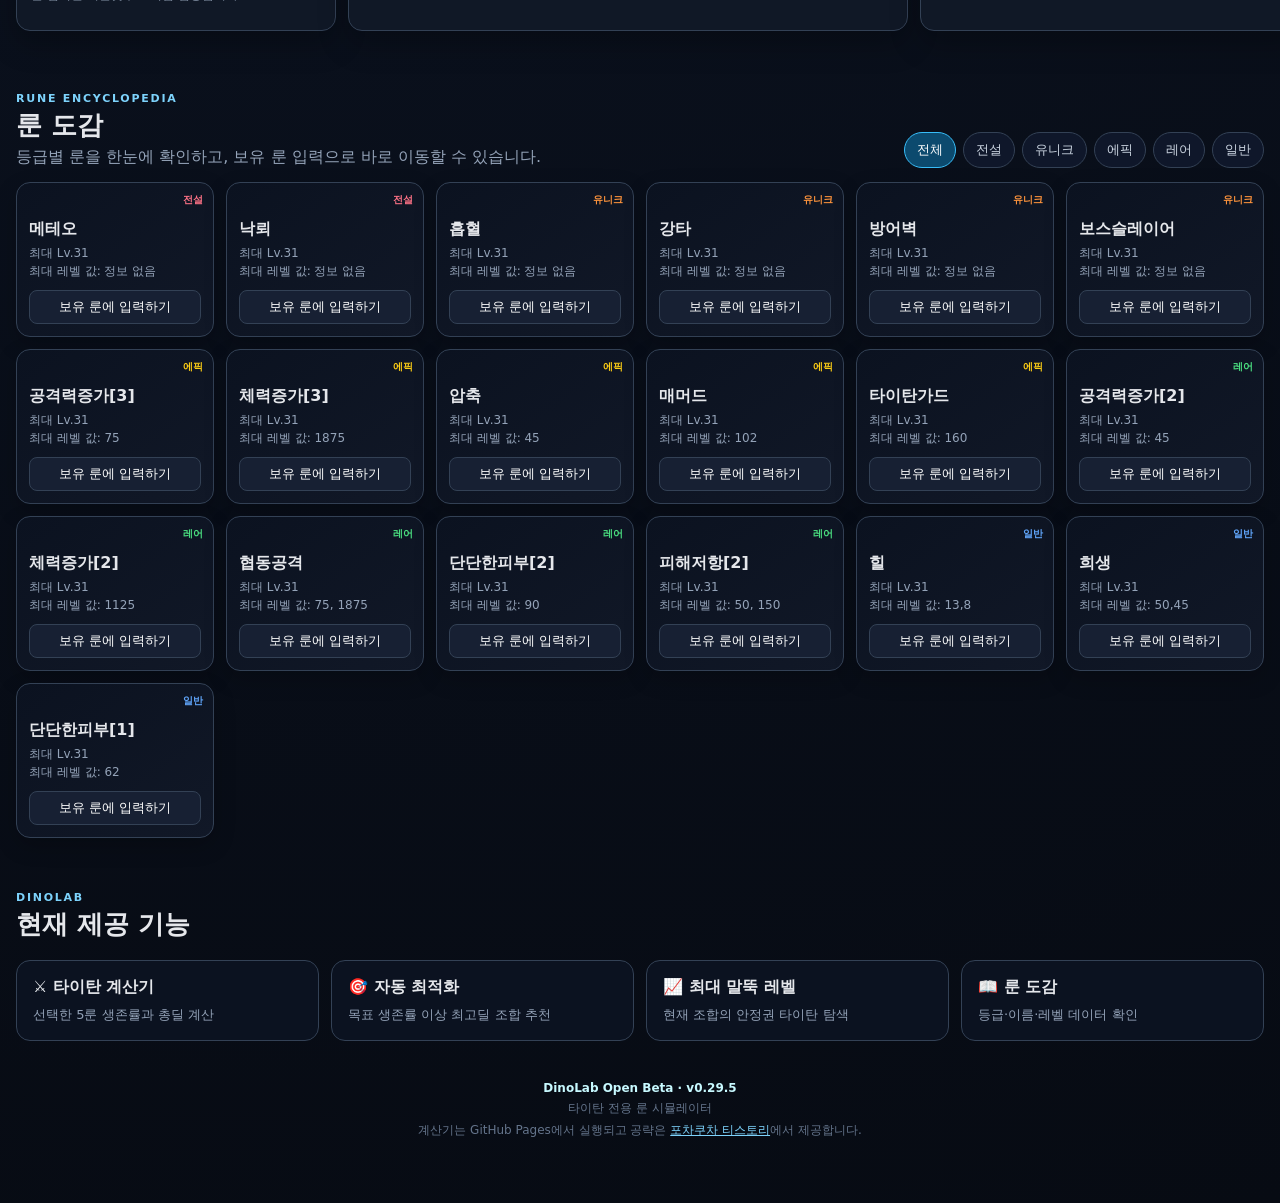
==== commit 70943cbf: "Add files via upload" ====
--- a/index.html
+++ b/index.html
@@ -1,12 +1,12 @@
 <!doctype html>
-<html lang="ko"><head><meta charset="utf-8"><meta name="viewport" content="width=device-width,initial-scale=1"><meta name="theme-color" content="#07101e"><meta name="apple-mobile-web-app-capable" content="yes"><meta name="apple-mobile-web-app-status-bar-style" content="black-translucent"><meta name="apple-mobile-web-app-title" content="DinoLab"><link rel="apple-touch-icon" href="icons/icon-192.png"><title>DinoLab | 타이탄 룬 최적화 계산기</title><link rel="icon" href="data:image/svg+xml,<svg xmlns=%22http://www.w3.org/2000/svg%22 viewBox=%220 0 100 100%22><text y=%22.9em%22 font-size=%2290%22>🦖</text></svg>"><link rel="manifest" href="manifest.webmanifest"><link rel="stylesheet" href="css/main.css?v=0.29.3"></head><body><header class="site-header"><div class="header-inner"><div class="brand"><div class="brand-mark" aria-hidden="true">D</div><div><span>DinoLab</span><small>TITAN RESEARCH TOOLS</small></div></div><nav class="nav"><button data-scroll="#calculator">타이탄 계산기</button><button data-scroll="#runeRows">보유 룬</button><button data-scroll="#encyclopedia">룬 도감</button><a href="https://pochakucha.tistory.com" target="_blank" rel="noopener">공략 블로그</a></nav></div></header>
+<html lang="ko"><head><meta charset="utf-8"><meta name="viewport" content="width=device-width,initial-scale=1"><meta name="theme-color" content="#07101e"><meta name="apple-mobile-web-app-capable" content="yes"><meta name="apple-mobile-web-app-status-bar-style" content="black-translucent"><meta name="apple-mobile-web-app-title" content="DinoLab"><link rel="apple-touch-icon" href="icons/icon-192.png"><title>DinoLab | 타이탄 룬 최적화 계산기</title><link rel="icon" href="data:image/svg+xml,<svg xmlns=%22http://www.w3.org/2000/svg%22 viewBox=%220 0 100 100%22><text y=%22.9em%22 font-size=%2290%22>🦖</text></svg>"><link rel="manifest" href="manifest.webmanifest"><link rel="stylesheet" href="css/main.css?v=0.29.5"></head><body><header class="site-header"><div class="header-inner"><div class="brand"><div class="brand-mark" aria-hidden="true">D</div><div><span>DinoLab</span><small>TITAN RESEARCH TOOLS</small></div></div><nav class="nav"><button data-scroll="#calculator">타이탄 계산기</button><button data-scroll="#runeRows">보유 룬</button><button data-scroll="#encyclopedia">룬 도감</button><a href="https://pochakucha.tistory.com" target="_blank" rel="noopener">공략 블로그</a></nav></div></header>
 <section class="hero-banner"><div class="hero-box"><div><h1>내 스펙으로 가장 강한<br>타이탄 조합을 찾습니다</h1><p>보유 룬과 스펙을 입력하면 설정한 목표 시간의 생존률과 총딜을 시뮬레이션합니다.</p><p class="hero-branding">🦖 DinoLab<br>이헤와 함께하는 White 부족의<br><strong>공식 Titan Research Lab</strong></p><div class="feature-chips"><span>5룬 정밀 계산</span><span>최고딜 자동 추천</span><span>최대 말뚝 레벨</span><span>모바일 지원</span></div></div><div class="hero-action hero-calc-actions">
   <button class="btn good" id="optimize">🚀 50분 생존률 90% 이상 최고딜 조합 찾기</button>
   <button class="btn primary" id="calcSelected">🧮 직접 선택한 5룬 계산</button>
   <button class="btn warn" id="maxLevel">🏆 직접 조합 최대 말뚝 레벨</button>
 </div></div></section>
 <div class="app" id="calculator">
-  <div class="title"><h1>타이탄 룬 최적화 계산기 <span class="beta-badge">OPEN BETA · v0.29.4 Debug</span></h1><small>타이탄 전용 시뮬레이터 · 입력값은 현재 기기에 임시 저장됩니다</small></div>
+  <div class="title"><h1>타이탄 룬 최적화 계산기 <span class="beta-badge">OPEN BETA · v0.29.5</span></h1><small>타이탄 전용 시뮬레이터 · 입력값은 현재 기기에 임시 저장됩니다</small></div>
   <div class="grid">
     <section class="panel">
       <h2>스펙 및 분석 조건</h2>
@@ -66,5 +66,5 @@
     <article><b>📖 룬 도감</b><span>등급·이름·레벨 데이터 확인</span></article>
   </div>
 </section>
-<footer class="footer"><strong>DinoLab Open Beta · v0.29.4 Debug</strong><span>타이탄 전용 룬 시뮬레이터</span><span>계산기는 GitHub Pages에서 실행되고 공략은 <a href="https://pochakucha.tistory.com" target="_blank" rel="noopener">포차쿠차 티스토리</a>에서 제공합니다.</span></footer><div id="pwaToast" class="pwa-toast" hidden><span id="pwaToastText"></span><button id="pwaToastAction" class="btn primary">확인</button></div>
-<script src="data/runes.js?v=0.29.3"></script><script src="js/app.js?v=0.29.3"></script></body></html>+<footer class="footer"><strong>DinoLab Open Beta · v0.29.5</strong><span>타이탄 전용 룬 시뮬레이터</span><span>계산기는 GitHub Pages에서 실행되고 공략은 <a href="https://pochakucha.tistory.com" target="_blank" rel="noopener">포차쿠차 티스토리</a>에서 제공합니다.</span></footer><div id="pwaToast" class="pwa-toast" hidden><span id="pwaToastText"></span><button id="pwaToastAction" class="btn primary">확인</button></div>
+<script src="data/runes.js?v=0.29.5"></script><script src="js/app.js?v=0.29.5"></script></body></html>
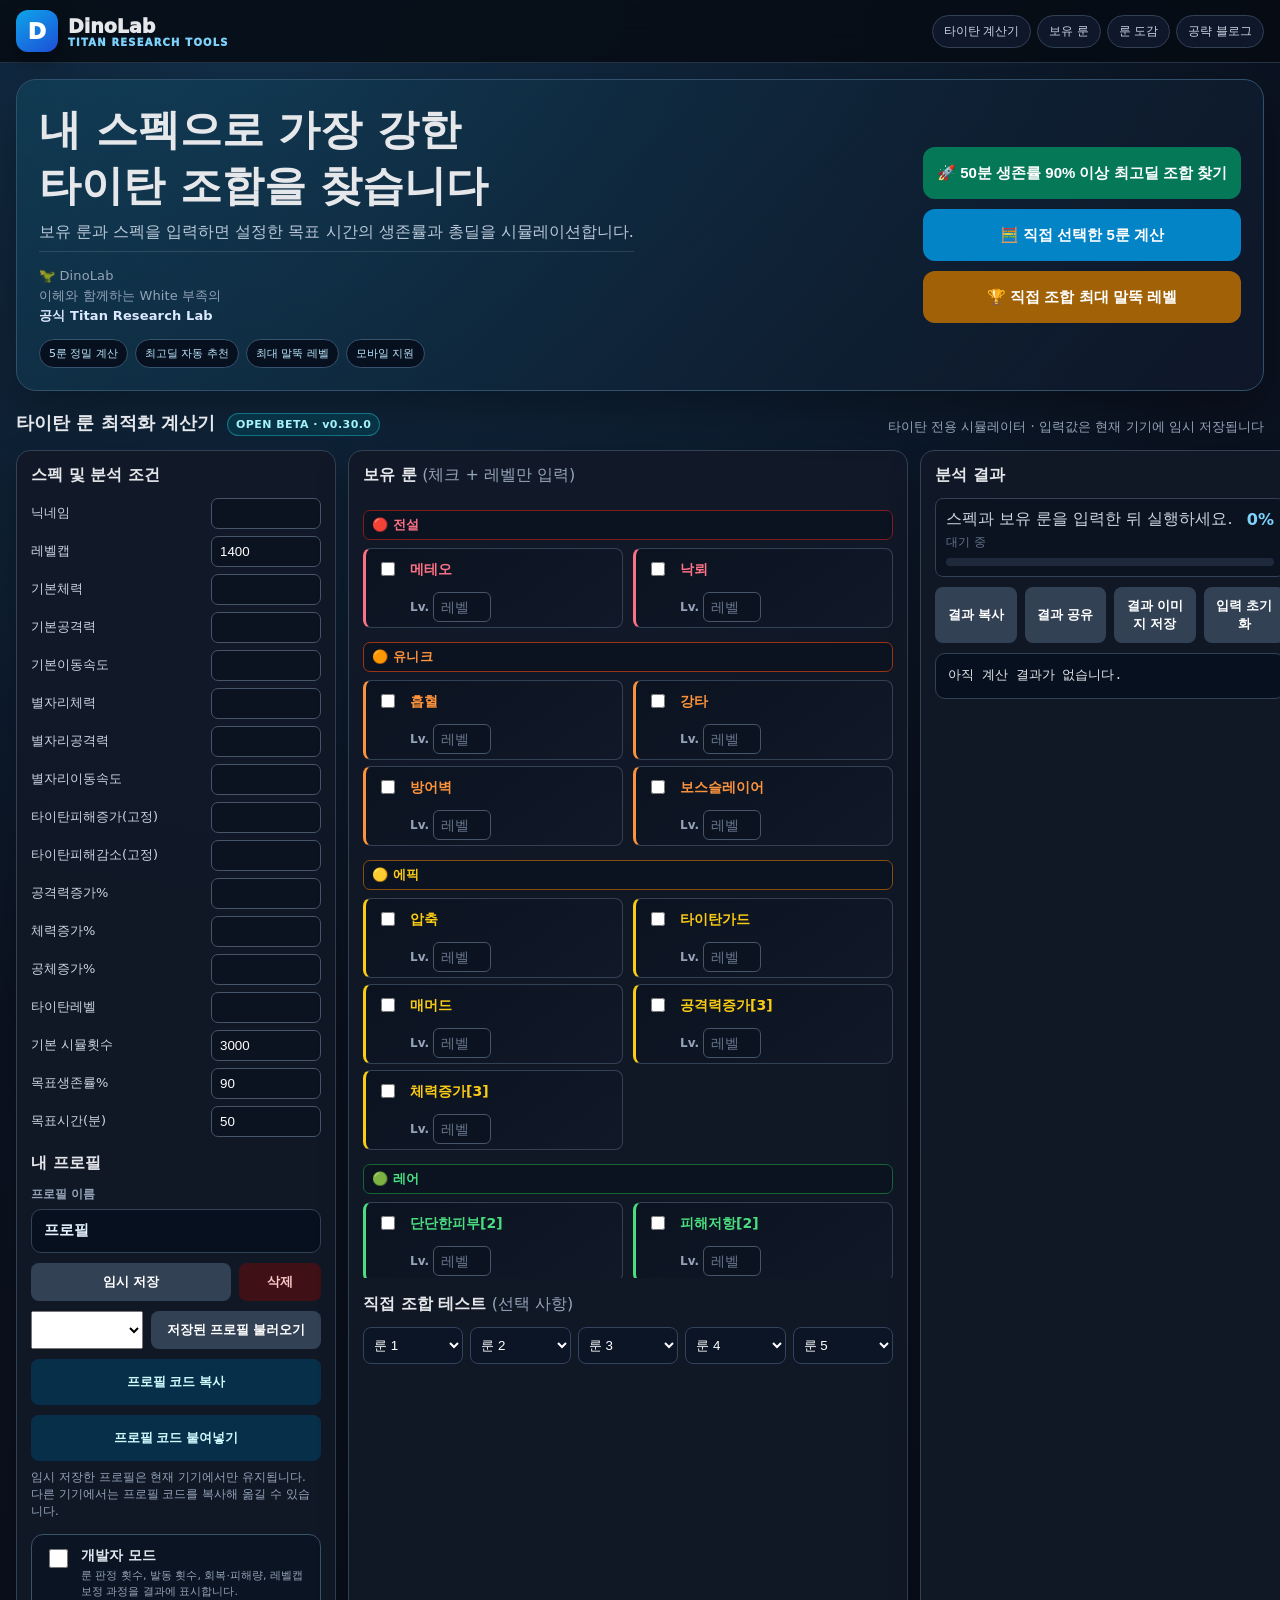
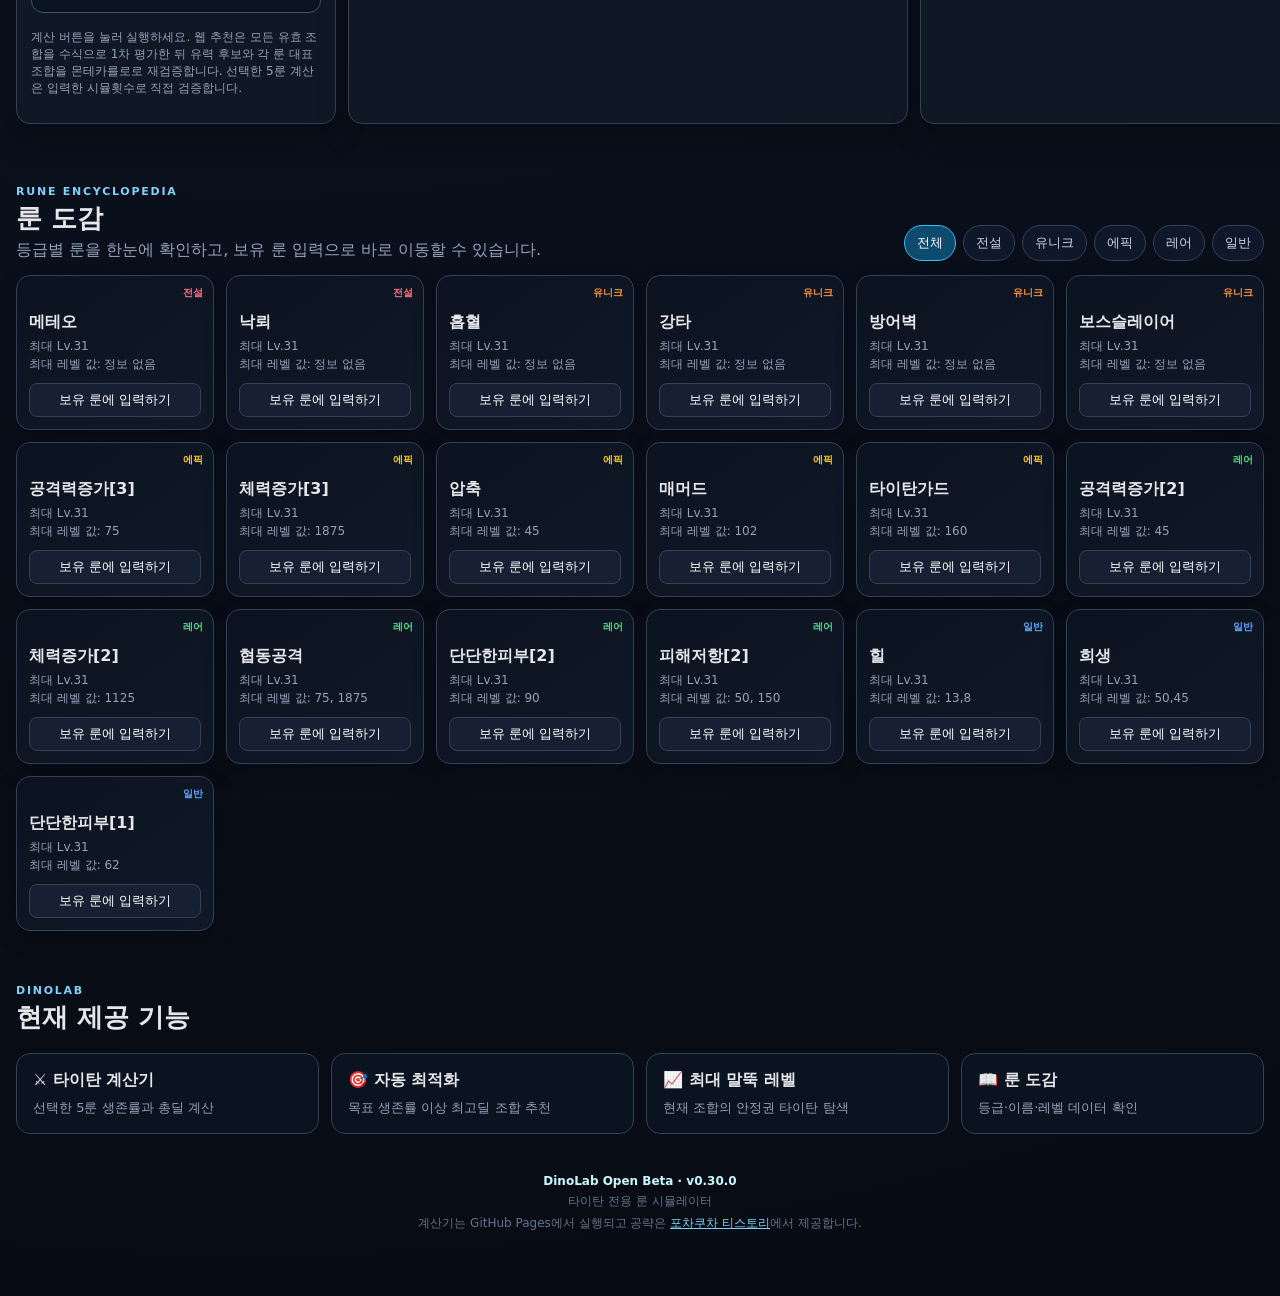
==== commit 181b922b: "Add files via upload" ====
--- a/index.html
+++ b/index.html
@@ -1,12 +1,12 @@
 <!doctype html>
-<html lang="ko"><head><meta charset="utf-8"><meta name="viewport" content="width=device-width,initial-scale=1"><meta name="theme-color" content="#07101e"><meta name="apple-mobile-web-app-capable" content="yes"><meta name="apple-mobile-web-app-status-bar-style" content="black-translucent"><meta name="apple-mobile-web-app-title" content="DinoLab"><link rel="apple-touch-icon" href="icons/icon-192.png"><title>DinoLab | 타이탄 룬 최적화 계산기</title><link rel="icon" href="data:image/svg+xml,<svg xmlns=%22http://www.w3.org/2000/svg%22 viewBox=%220 0 100 100%22><text y=%22.9em%22 font-size=%2290%22>🦖</text></svg>"><link rel="manifest" href="manifest.webmanifest"><link rel="stylesheet" href="css/main.css?v=0.29.5"></head><body><header class="site-header"><div class="header-inner"><div class="brand"><div class="brand-mark" aria-hidden="true">D</div><div><span>DinoLab</span><small>TITAN RESEARCH TOOLS</small></div></div><nav class="nav"><button data-scroll="#calculator">타이탄 계산기</button><button data-scroll="#runeRows">보유 룬</button><button data-scroll="#encyclopedia">룬 도감</button><a href="https://pochakucha.tistory.com" target="_blank" rel="noopener">공략 블로그</a></nav></div></header>
+<html lang="ko"><head><meta charset="utf-8"><meta name="viewport" content="width=device-width,initial-scale=1"><meta name="theme-color" content="#07101e"><meta name="apple-mobile-web-app-capable" content="yes"><meta name="apple-mobile-web-app-status-bar-style" content="black-translucent"><meta name="apple-mobile-web-app-title" content="DinoLab"><link rel="apple-touch-icon" href="icons/icon-192.png"><title>DinoLab | 타이탄 룬 최적화 계산기</title><link rel="icon" href="data:image/svg+xml,<svg xmlns=%22http://www.w3.org/2000/svg%22 viewBox=%220 0 100 100%22><text y=%22.9em%22 font-size=%2290%22>🦖</text></svg>"><link rel="manifest" href="manifest.webmanifest"><link rel="stylesheet" href="css/main.css?v=0.30.0"></head><body><header class="site-header"><div class="header-inner"><div class="brand"><div class="brand-mark" aria-hidden="true">D</div><div><span>DinoLab</span><small>TITAN RESEARCH TOOLS</small></div></div><nav class="nav"><button data-scroll="#calculator">타이탄 계산기</button><button data-scroll="#runeRows">보유 룬</button><button data-scroll="#encyclopedia">룬 도감</button><a href="https://pochakucha.tistory.com" target="_blank" rel="noopener">공략 블로그</a></nav></div></header>
 <section class="hero-banner"><div class="hero-box"><div><h1>내 스펙으로 가장 강한<br>타이탄 조합을 찾습니다</h1><p>보유 룬과 스펙을 입력하면 설정한 목표 시간의 생존률과 총딜을 시뮬레이션합니다.</p><p class="hero-branding">🦖 DinoLab<br>이헤와 함께하는 White 부족의<br><strong>공식 Titan Research Lab</strong></p><div class="feature-chips"><span>5룬 정밀 계산</span><span>최고딜 자동 추천</span><span>최대 말뚝 레벨</span><span>모바일 지원</span></div></div><div class="hero-action hero-calc-actions">
   <button class="btn good" id="optimize">🚀 50분 생존률 90% 이상 최고딜 조합 찾기</button>
   <button class="btn primary" id="calcSelected">🧮 직접 선택한 5룬 계산</button>
   <button class="btn warn" id="maxLevel">🏆 직접 조합 최대 말뚝 레벨</button>
 </div></div></section>
 <div class="app" id="calculator">
-  <div class="title"><h1>타이탄 룬 최적화 계산기 <span class="beta-badge">OPEN BETA · v0.29.5</span></h1><small>타이탄 전용 시뮬레이터 · 입력값은 현재 기기에 임시 저장됩니다</small></div>
+  <div class="title"><h1>타이탄 룬 최적화 계산기 <span class="beta-badge">OPEN BETA · v0.30.0</span></h1><small>타이탄 전용 시뮬레이터 · 입력값은 현재 기기에 임시 저장됩니다</small></div>
   <div class="grid">
     <section class="panel">
       <h2>스펙 및 분석 조건</h2>
@@ -27,6 +27,7 @@
       </div>
       <p class="note" id="profileHint">임시 저장한 프로필은 현재 기기에서만 유지됩니다. 다른 기기에서는 프로필 코드를 복사해 옮길 수 있습니다.</p>
       <div id="mobileCalcActionsSlot" class="mobile-calc-actions-slot" aria-label="계산 실행 버튼 위치"></div>
+      <label class="developer-toggle"><input id="developerMode" type="checkbox"><span><b>개발자 모드</b><small>룬 판정 횟수, 발동 횟수, 회복·피해량, 레벨캡 보정 과정을 결과에 표시합니다.</small></span></label>
       <p class="note calculation-note">계산 버튼을 눌러 실행하세요. 웹 추천은 모든 유효 조합을 수식으로 1차 평가한 뒤 유력 후보와 각 룬 대표 조합을 몬테카를로로 재검증합니다. 선택한 5룬 계산은 입력한 시뮬횟수로 직접 검증합니다.</p>
     </section>
 
@@ -66,5 +67,5 @@
     <article><b>📖 룬 도감</b><span>등급·이름·레벨 데이터 확인</span></article>
   </div>
 </section>
-<footer class="footer"><strong>DinoLab Open Beta · v0.29.5</strong><span>타이탄 전용 룬 시뮬레이터</span><span>계산기는 GitHub Pages에서 실행되고 공략은 <a href="https://pochakucha.tistory.com" target="_blank" rel="noopener">포차쿠차 티스토리</a>에서 제공합니다.</span></footer><div id="pwaToast" class="pwa-toast" hidden><span id="pwaToastText"></span><button id="pwaToastAction" class="btn primary">확인</button></div>
-<script src="data/runes.js?v=0.29.5"></script><script src="js/app.js?v=0.29.5"></script></body></html>+<footer class="footer"><strong>DinoLab Open Beta · v0.30.0</strong><span>타이탄 전용 룬 시뮬레이터</span><span>계산기는 GitHub Pages에서 실행되고 공략은 <a href="https://pochakucha.tistory.com" target="_blank" rel="noopener">포차쿠차 티스토리</a>에서 제공합니다.</span></footer><div id="pwaToast" class="pwa-toast" hidden><span id="pwaToastText"></span><button id="pwaToastAction" class="btn primary">확인</button></div>
+<script src="data/runes.js?v=0.30.0"></script><script src="js/app.js?v=0.30.0"></script></body></html>
--- a/css/main.css
+++ b/css/main.css
@@ -557,3 +557,16 @@
   .mobile-calc-actions-slot .hero-calc-actions .btn{width:100%;min-height:52px}
   .hero-box>.hero-calc-actions{display:none}
 }
+
+/* DinoLab v0.30 — developer diagnostics */
+.developer-toggle{display:flex;align-items:flex-start;gap:10px;margin:14px 0 4px;padding:12px 13px;border:1px solid #3b526b;border-radius:12px;background:#0b1422;cursor:pointer}
+.developer-toggle input{width:19px;height:19px;margin-top:2px;flex:0 0 auto}
+.developer-toggle span{display:grid;gap:3px}.developer-toggle b{font-size:14px;color:#e2e8f0}.developer-toggle small{font-size:11px;line-height:1.45;color:#94a3b8}
+.debug-panel{margin-top:16px;border:1px solid #475569;border-radius:12px;background:#07101e;overflow:hidden;text-align:left}
+.debug-panel summary{padding:12px 14px;font-weight:900;cursor:pointer;background:#111c2e;color:#bae6fd}
+.debug-panel table{width:100%;border-collapse:collapse;font-size:12px}
+.debug-panel th,.debug-panel td{padding:8px 12px;border-top:1px solid #243247;text-align:left;vertical-align:top}
+.debug-panel th{width:52%;color:#94a3b8;font-weight:700}.debug-panel td{color:#e2e8f0;font-variant-numeric:tabular-nums}
+.debug-warning{margin:10px 12px 0;padding:9px 10px;border:1px solid #f59e0b;border-radius:8px;background:#78350f55;color:#fde68a;font-size:12px;line-height:1.5}
+.debug-foot{margin:0!important;padding:10px 12px!important;border-top:1px solid #243247;color:#64748b!important;font-size:11px!important;line-height:1.5}
+@media(max-width:520px){.debug-panel th,.debug-panel td{padding:7px 9px}.debug-panel th{width:56%}}
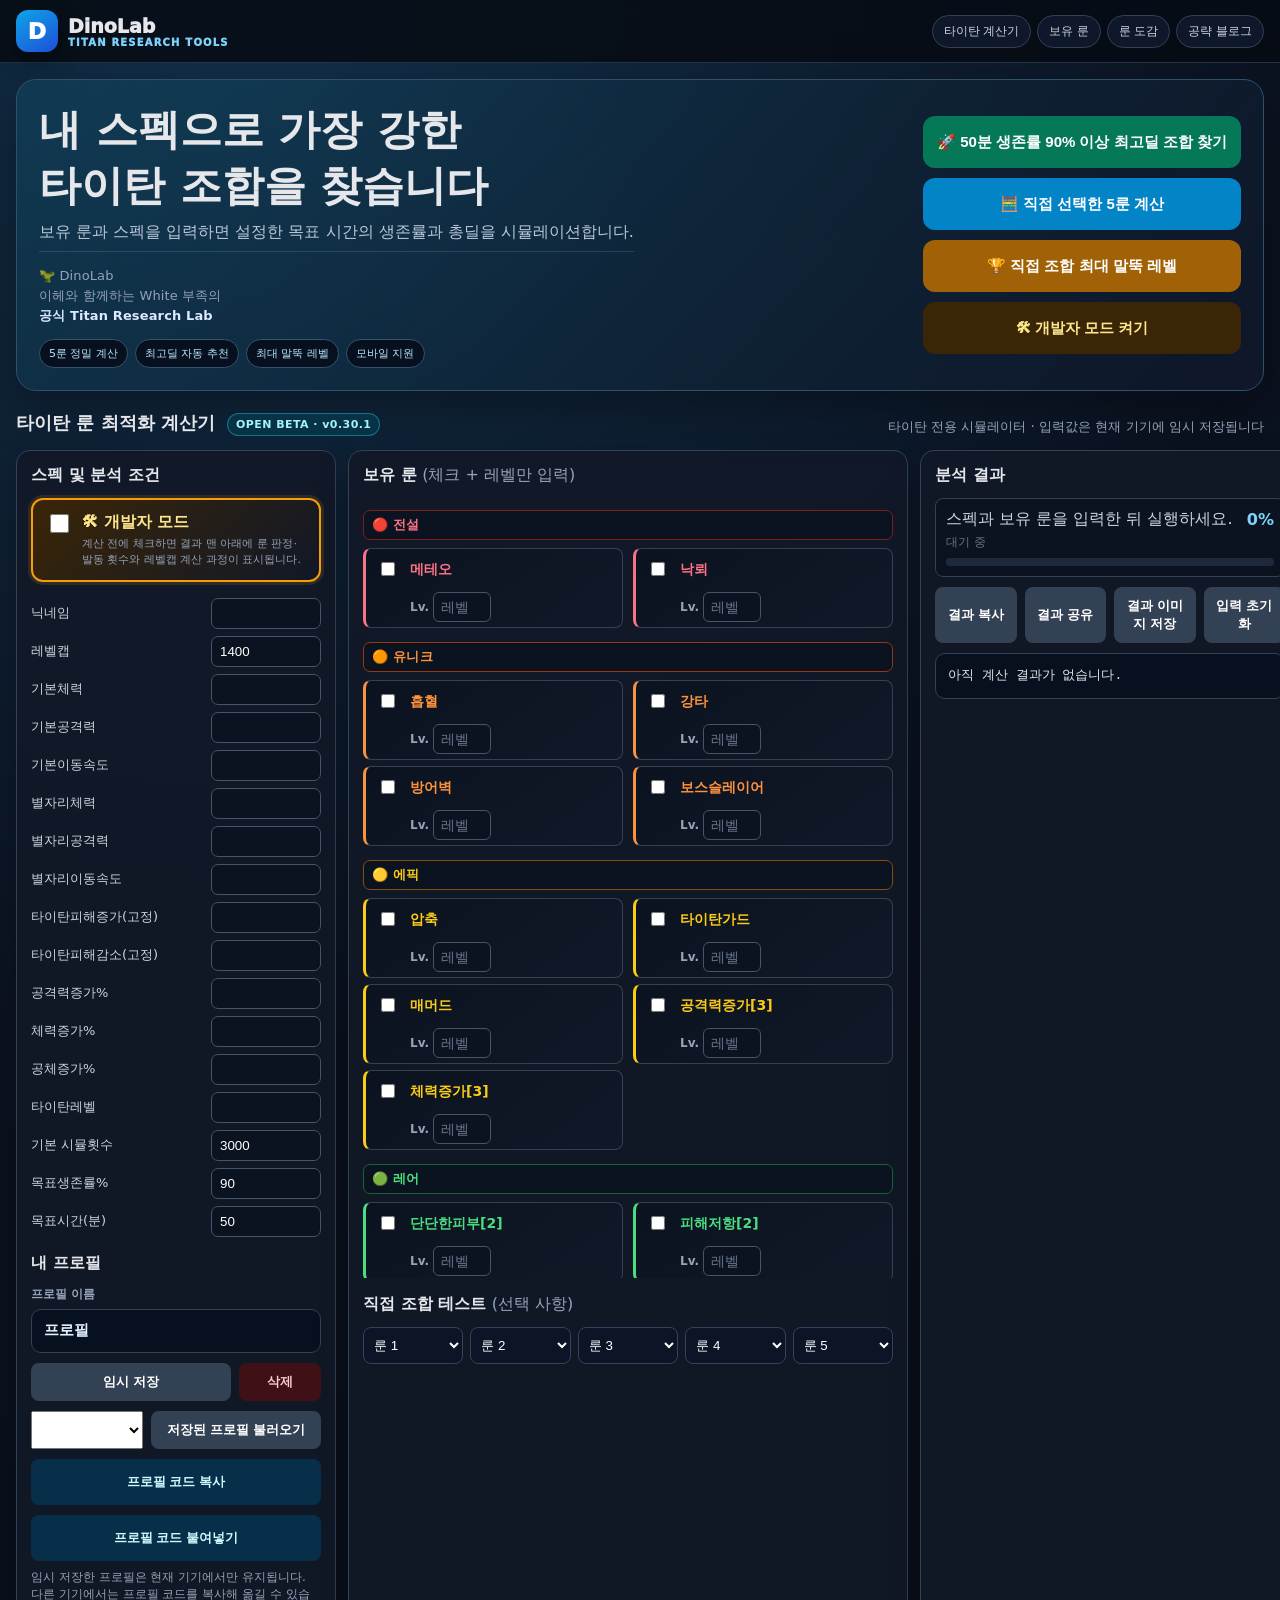
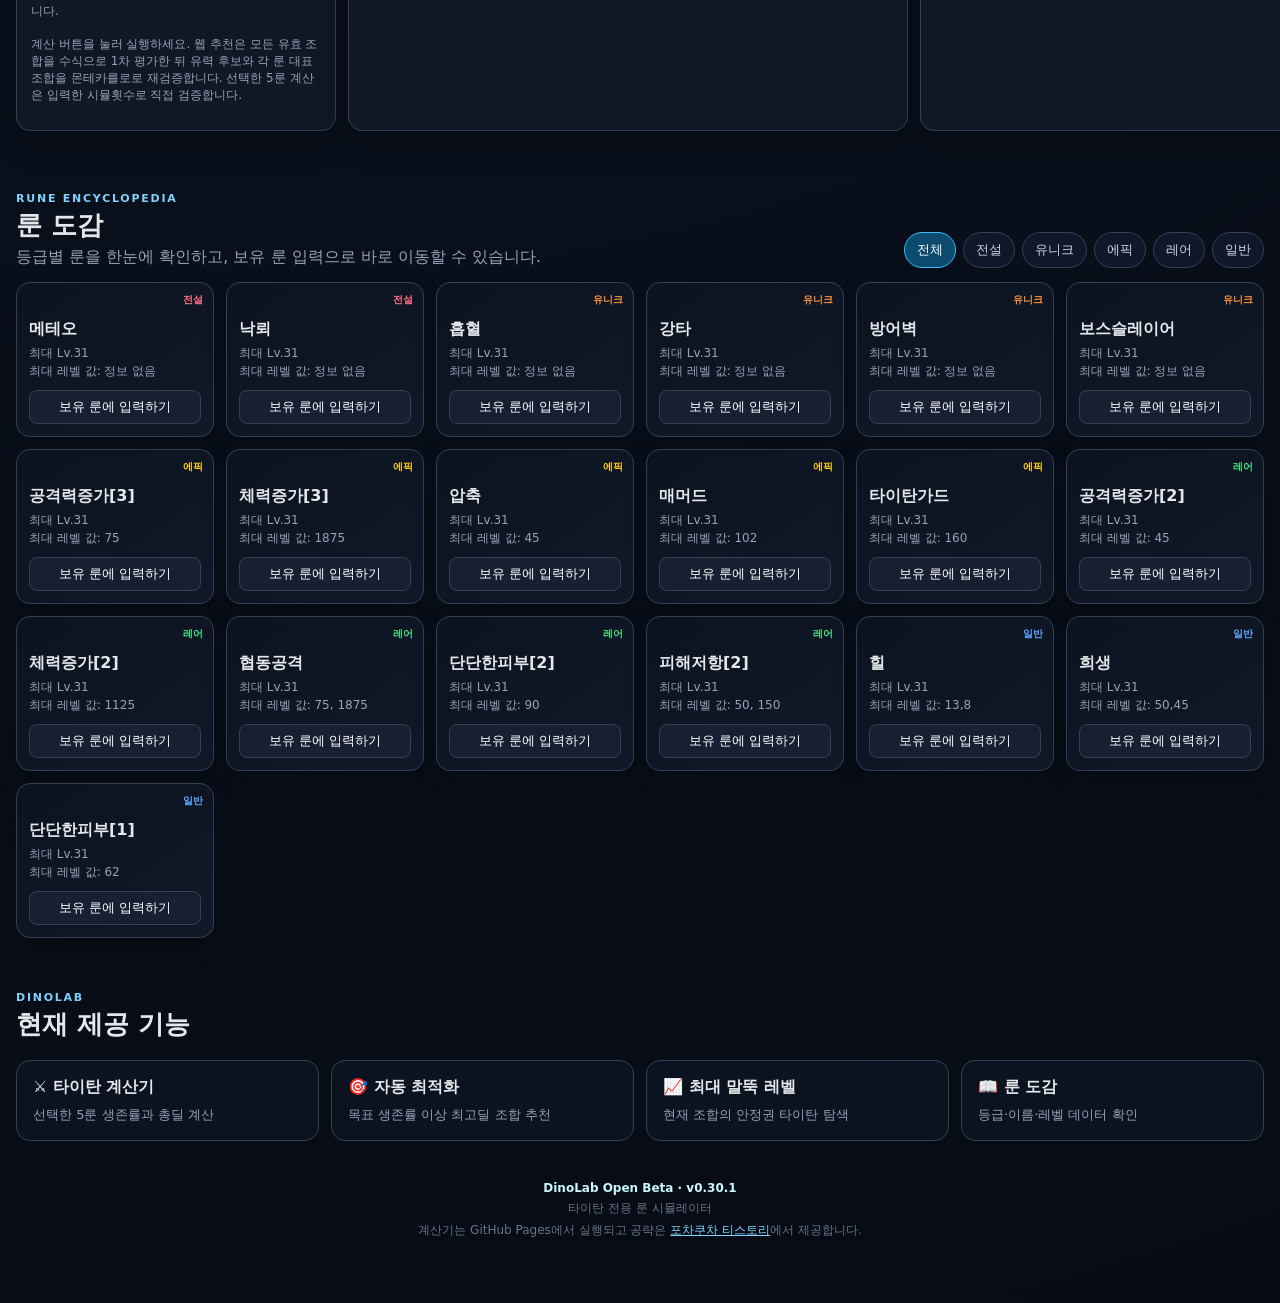
==== commit 2dee7b47: "Add files via upload" ====
--- a/index.html
+++ b/index.html
@@ -1,15 +1,17 @@
 <!doctype html>
-<html lang="ko"><head><meta charset="utf-8"><meta name="viewport" content="width=device-width,initial-scale=1"><meta name="theme-color" content="#07101e"><meta name="apple-mobile-web-app-capable" content="yes"><meta name="apple-mobile-web-app-status-bar-style" content="black-translucent"><meta name="apple-mobile-web-app-title" content="DinoLab"><link rel="apple-touch-icon" href="icons/icon-192.png"><title>DinoLab | 타이탄 룬 최적화 계산기</title><link rel="icon" href="data:image/svg+xml,<svg xmlns=%22http://www.w3.org/2000/svg%22 viewBox=%220 0 100 100%22><text y=%22.9em%22 font-size=%2290%22>🦖</text></svg>"><link rel="manifest" href="manifest.webmanifest"><link rel="stylesheet" href="css/main.css?v=0.30.0"></head><body><header class="site-header"><div class="header-inner"><div class="brand"><div class="brand-mark" aria-hidden="true">D</div><div><span>DinoLab</span><small>TITAN RESEARCH TOOLS</small></div></div><nav class="nav"><button data-scroll="#calculator">타이탄 계산기</button><button data-scroll="#runeRows">보유 룬</button><button data-scroll="#encyclopedia">룬 도감</button><a href="https://pochakucha.tistory.com" target="_blank" rel="noopener">공략 블로그</a></nav></div></header>
+<html lang="ko"><head><meta charset="utf-8"><meta name="viewport" content="width=device-width,initial-scale=1"><meta name="theme-color" content="#07101e"><meta name="apple-mobile-web-app-capable" content="yes"><meta name="apple-mobile-web-app-status-bar-style" content="black-translucent"><meta name="apple-mobile-web-app-title" content="DinoLab"><link rel="apple-touch-icon" href="icons/icon-192.png"><title>DinoLab | 타이탄 룬 최적화 계산기</title><link rel="icon" href="data:image/svg+xml,<svg xmlns=%22http://www.w3.org/2000/svg%22 viewBox=%220 0 100 100%22><text y=%22.9em%22 font-size=%2290%22>🦖</text></svg>"><link rel="manifest" href="manifest.webmanifest"><link rel="stylesheet" href="css/main.css?v=0.30.1"></head><body><header class="site-header"><div class="header-inner"><div class="brand"><div class="brand-mark" aria-hidden="true">D</div><div><span>DinoLab</span><small>TITAN RESEARCH TOOLS</small></div></div><nav class="nav"><button data-scroll="#calculator">타이탄 계산기</button><button data-scroll="#runeRows">보유 룬</button><button data-scroll="#encyclopedia">룬 도감</button><a href="https://pochakucha.tistory.com" target="_blank" rel="noopener">공략 블로그</a></nav></div></header>
 <section class="hero-banner"><div class="hero-box"><div><h1>내 스펙으로 가장 강한<br>타이탄 조합을 찾습니다</h1><p>보유 룬과 스펙을 입력하면 설정한 목표 시간의 생존률과 총딜을 시뮬레이션합니다.</p><p class="hero-branding">🦖 DinoLab<br>이헤와 함께하는 White 부족의<br><strong>공식 Titan Research Lab</strong></p><div class="feature-chips"><span>5룬 정밀 계산</span><span>최고딜 자동 추천</span><span>최대 말뚝 레벨</span><span>모바일 지원</span></div></div><div class="hero-action hero-calc-actions">
   <button class="btn good" id="optimize">🚀 50분 생존률 90% 이상 최고딜 조합 찾기</button>
   <button class="btn primary" id="calcSelected">🧮 직접 선택한 5룬 계산</button>
   <button class="btn warn" id="maxLevel">🏆 직접 조합 최대 말뚝 레벨</button>
+  <button class="btn developer-quick-btn" id="developerQuickToggle" type="button">🛠 개발자 모드 켜기</button>
 </div></div></section>
 <div class="app" id="calculator">
-  <div class="title"><h1>타이탄 룬 최적화 계산기 <span class="beta-badge">OPEN BETA · v0.30.0</span></h1><small>타이탄 전용 시뮬레이터 · 입력값은 현재 기기에 임시 저장됩니다</small></div>
+  <div class="title"><h1>타이탄 룬 최적화 계산기 <span class="beta-badge">OPEN BETA · v0.30.1</span></h1><small>타이탄 전용 시뮬레이터 · 입력값은 현재 기기에 임시 저장됩니다</small></div>
   <div class="grid">
     <section class="panel">
       <h2>스펙 및 분석 조건</h2>
+      <label class="developer-toggle developer-toggle-prominent"><input id="developerMode" type="checkbox"><span><b>🛠 개발자 모드</b><small>계산 전에 체크하면 결과 맨 아래에 룬 판정·발동 횟수와 레벨캡 계산 과정이 표시됩니다.</small></span></label>
       <div class="form-grid" id="statsForm"></div>
       <h2 style="margin-top:16px">내 프로필</h2>
       <div class="profile-manager">
@@ -27,7 +29,6 @@
       </div>
       <p class="note" id="profileHint">임시 저장한 프로필은 현재 기기에서만 유지됩니다. 다른 기기에서는 프로필 코드를 복사해 옮길 수 있습니다.</p>
       <div id="mobileCalcActionsSlot" class="mobile-calc-actions-slot" aria-label="계산 실행 버튼 위치"></div>
-      <label class="developer-toggle"><input id="developerMode" type="checkbox"><span><b>개발자 모드</b><small>룬 판정 횟수, 발동 횟수, 회복·피해량, 레벨캡 보정 과정을 결과에 표시합니다.</small></span></label>
       <p class="note calculation-note">계산 버튼을 눌러 실행하세요. 웹 추천은 모든 유효 조합을 수식으로 1차 평가한 뒤 유력 후보와 각 룬 대표 조합을 몬테카를로로 재검증합니다. 선택한 5룬 계산은 입력한 시뮬횟수로 직접 검증합니다.</p>
     </section>
 
@@ -67,5 +68,5 @@
     <article><b>📖 룬 도감</b><span>등급·이름·레벨 데이터 확인</span></article>
   </div>
 </section>
-<footer class="footer"><strong>DinoLab Open Beta · v0.30.0</strong><span>타이탄 전용 룬 시뮬레이터</span><span>계산기는 GitHub Pages에서 실행되고 공략은 <a href="https://pochakucha.tistory.com" target="_blank" rel="noopener">포차쿠차 티스토리</a>에서 제공합니다.</span></footer><div id="pwaToast" class="pwa-toast" hidden><span id="pwaToastText"></span><button id="pwaToastAction" class="btn primary">확인</button></div>
-<script src="data/runes.js?v=0.30.0"></script><script src="js/app.js?v=0.30.0"></script></body></html>+<footer class="footer"><strong>DinoLab Open Beta · v0.30.1</strong><span>타이탄 전용 룬 시뮬레이터</span><span>계산기는 GitHub Pages에서 실행되고 공략은 <a href="https://pochakucha.tistory.com" target="_blank" rel="noopener">포차쿠차 티스토리</a>에서 제공합니다.</span></footer><div id="pwaToast" class="pwa-toast" hidden><span id="pwaToastText"></span><button id="pwaToastAction" class="btn primary">확인</button></div>
+<script src="data/runes.js?v=0.30.1"></script><script src="js/app.js?v=0.30.1"></script></body></html>
--- a/css/main.css
+++ b/css/main.css
@@ -570,3 +570,13 @@
 .debug-warning{margin:10px 12px 0;padding:9px 10px;border:1px solid #f59e0b;border-radius:8px;background:#78350f55;color:#fde68a;font-size:12px;line-height:1.5}
 .debug-foot{margin:0!important;padding:10px 12px!important;border-top:1px solid #243247;color:#64748b!important;font-size:11px!important;line-height:1.5}
 @media(max-width:520px){.debug-panel th,.debug-panel td{padding:7px 9px}.debug-panel th{width:56%}}
+
+/* DinoLab v0.30.1 — developer mode visibility */
+.developer-toggle-prominent{margin:10px 0 16px;border:2px solid #f59e0b;background:linear-gradient(135deg,#3b2507,#111827);box-shadow:0 0 0 3px #f59e0b22}
+.developer-toggle-prominent b{font-size:16px;color:#fde68a}
+.developer-toggle-prominent input{accent-color:#f59e0b}
+.developer-quick-btn{border-color:#f59e0b!important;background:#3b2507!important;color:#fde68a!important}
+.developer-quick-btn.active{background:#14532d!important;border-color:#22c55e!important;color:#dcfce7!important}
+@media(max-width:760px){.developer-toggle-prominent{margin-top:8px}.developer-quick-btn{order:4}}
+@keyframes developerPulse{0%,100%{transform:scale(1)}50%{transform:scale(1.015);box-shadow:0 0 0 6px #f59e0b33}}
+.developer-toggle-prominent.pulse-highlight{animation:developerPulse .55s ease 2}
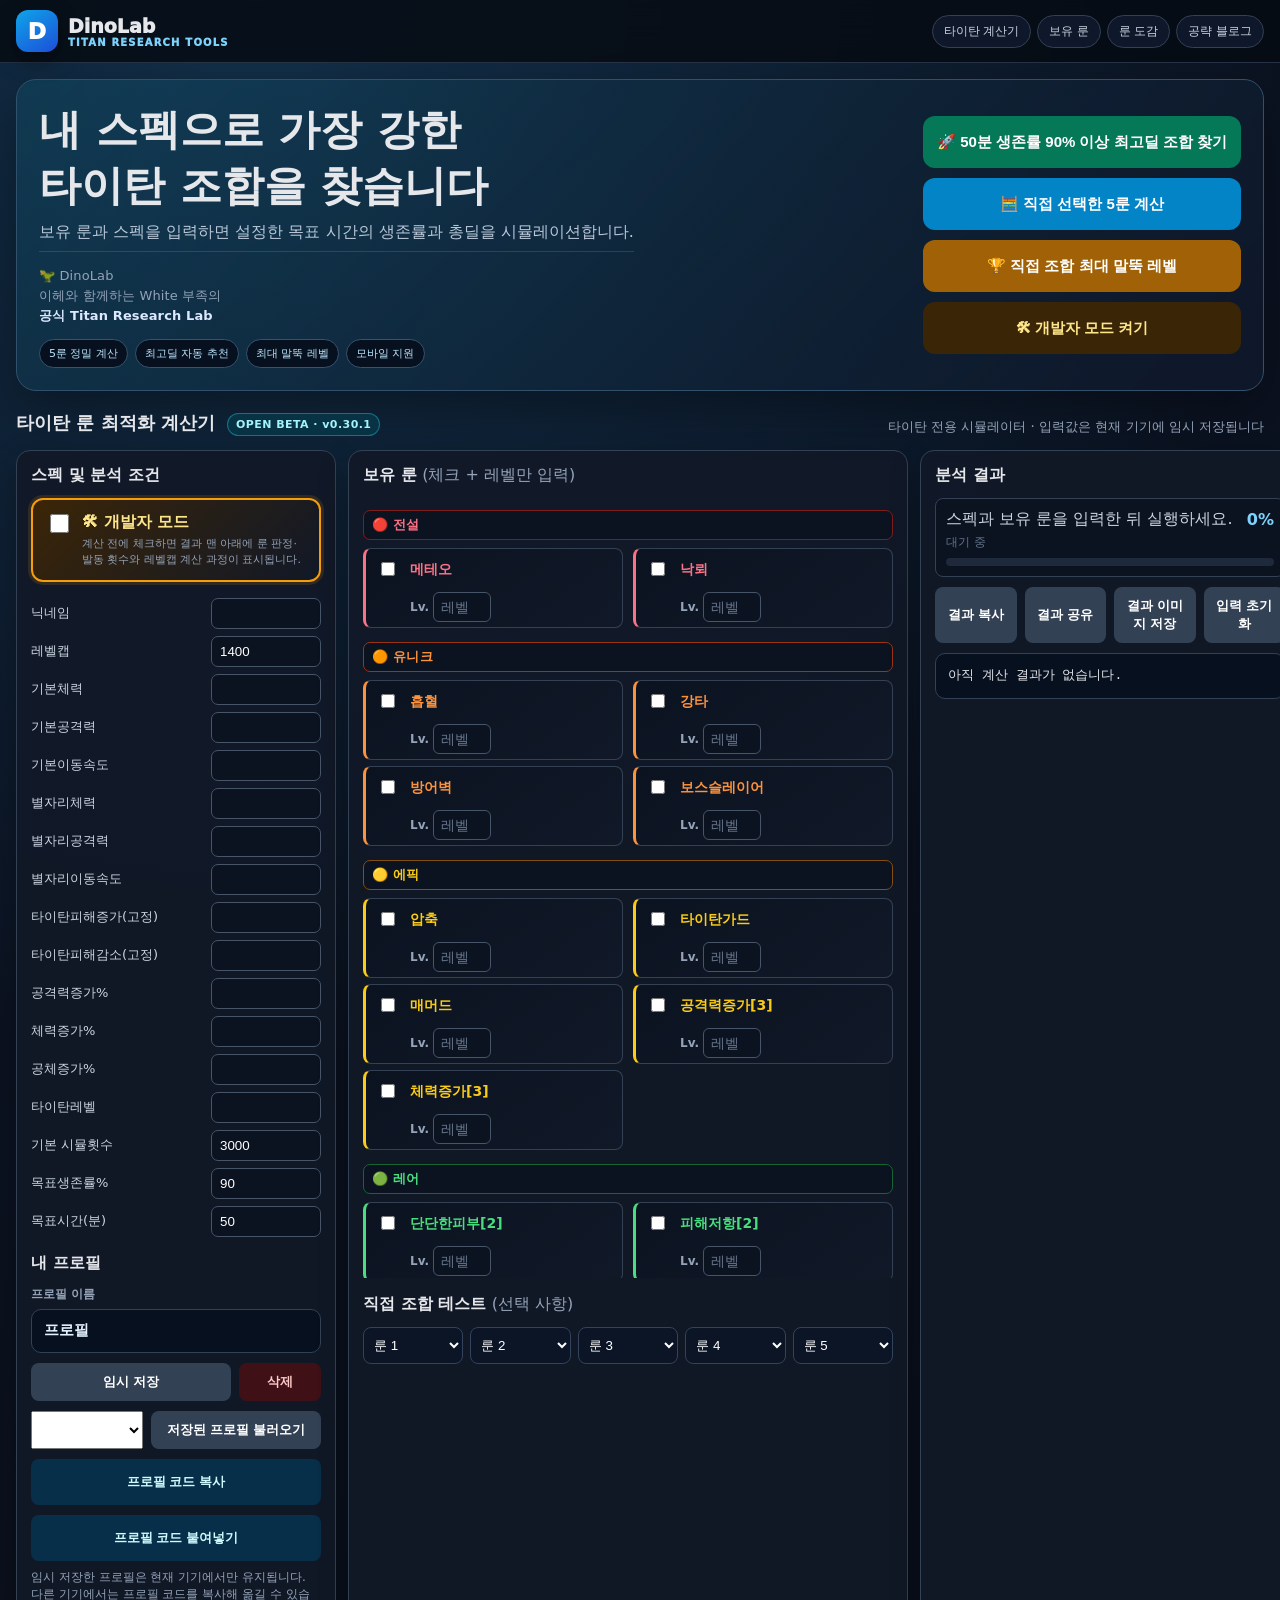
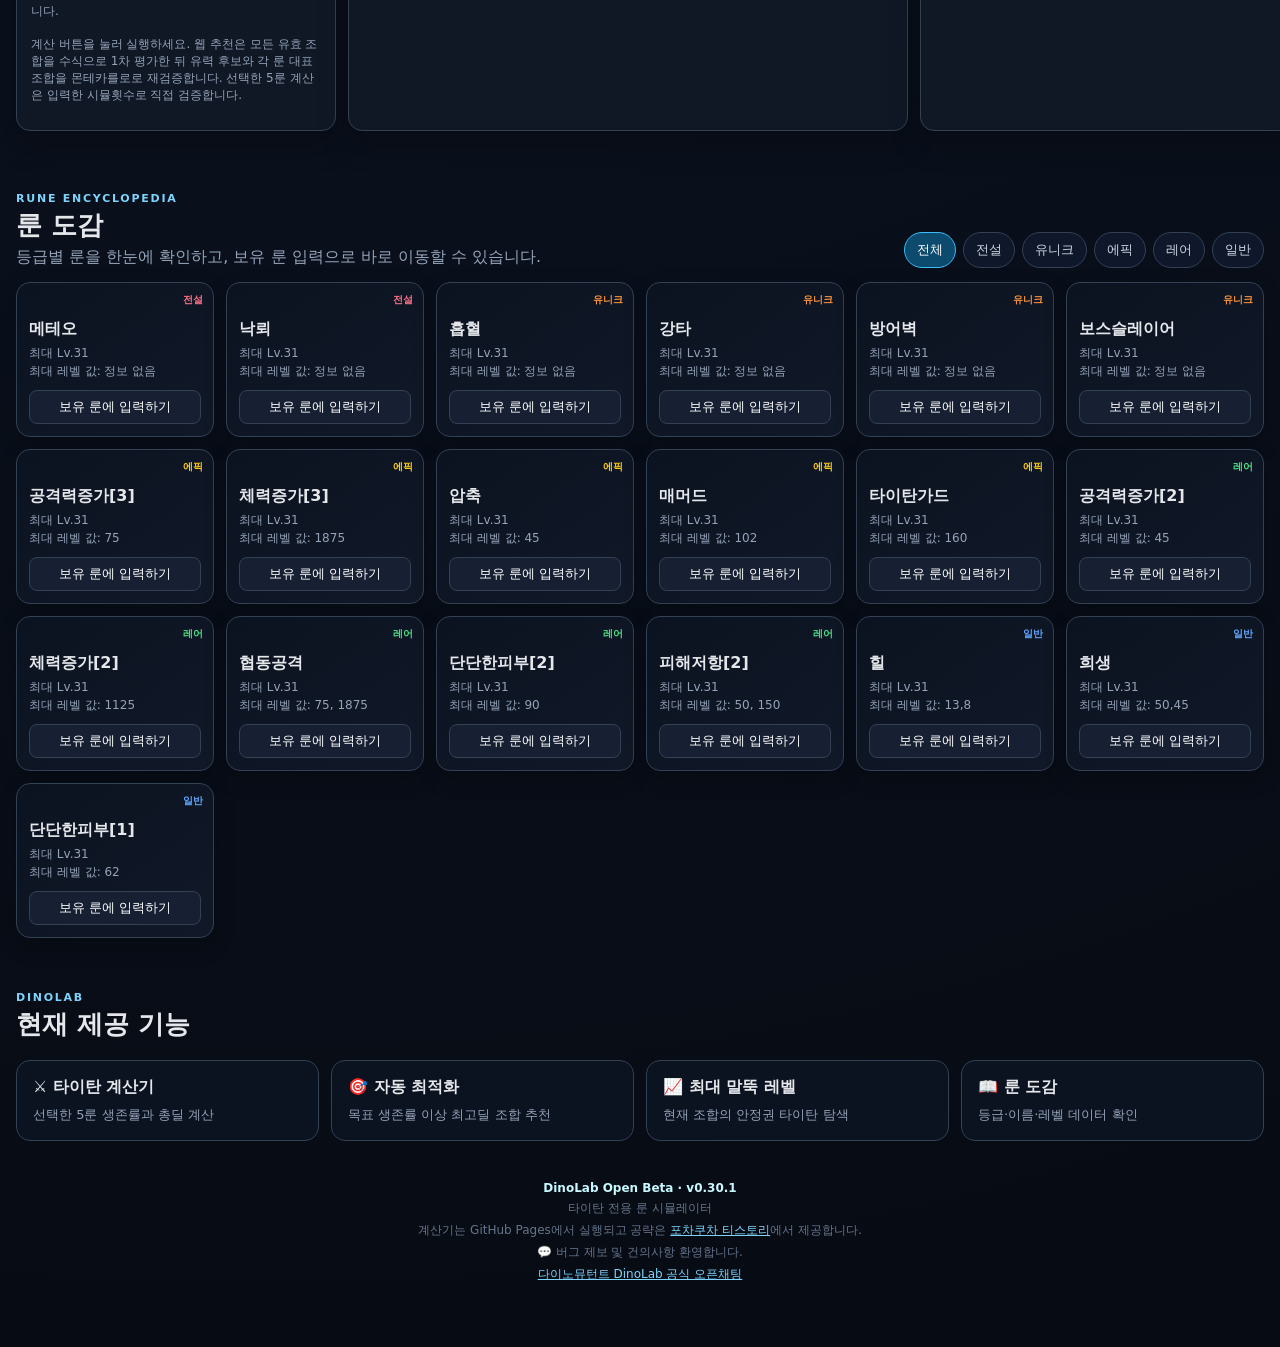
==== commit 136317d6: "Add files via upload" ====
--- a/index.html
+++ b/index.html
@@ -1,72 +1,69 @@
-<!doctype html>
-<html lang="ko"><head><meta charset="utf-8"><meta name="viewport" content="width=device-width,initial-scale=1"><meta name="theme-color" content="#07101e"><meta name="apple-mobile-web-app-capable" content="yes"><meta name="apple-mobile-web-app-status-bar-style" content="black-translucent"><meta name="apple-mobile-web-app-title" content="DinoLab"><link rel="apple-touch-icon" href="icons/icon-192.png"><title>DinoLab | 타이탄 룬 최적화 계산기</title><link rel="icon" href="data:image/svg+xml,<svg xmlns=%22http://www.w3.org/2000/svg%22 viewBox=%220 0 100 100%22><text y=%22.9em%22 font-size=%2290%22>🦖</text></svg>"><link rel="manifest" href="manifest.webmanifest"><link rel="stylesheet" href="css/main.css?v=0.30.1"></head><body><header class="site-header"><div class="header-inner"><div class="brand"><div class="brand-mark" aria-hidden="true">D</div><div><span>DinoLab</span><small>TITAN RESEARCH TOOLS</small></div></div><nav class="nav"><button data-scroll="#calculator">타이탄 계산기</button><button data-scroll="#runeRows">보유 룬</button><button data-scroll="#encyclopedia">룬 도감</button><a href="https://pochakucha.tistory.com" target="_blank" rel="noopener">공략 블로그</a></nav></div></header>
-<section class="hero-banner"><div class="hero-box"><div><h1>내 스펙으로 가장 강한<br>타이탄 조합을 찾습니다</h1><p>보유 룬과 스펙을 입력하면 설정한 목표 시간의 생존률과 총딜을 시뮬레이션합니다.</p><p class="hero-branding">🦖 DinoLab<br>이헤와 함께하는 White 부족의<br><strong>공식 Titan Research Lab</strong></p><div class="feature-chips"><span>5룬 정밀 계산</span><span>최고딜 자동 추천</span><span>최대 말뚝 레벨</span><span>모바일 지원</span></div></div><div class="hero-action hero-calc-actions">
-  <button class="btn good" id="optimize">🚀 50분 생존률 90% 이상 최고딜 조합 찾기</button>
-  <button class="btn primary" id="calcSelected">🧮 직접 선택한 5룬 계산</button>
-  <button class="btn warn" id="maxLevel">🏆 직접 조합 최대 말뚝 레벨</button>
-  <button class="btn developer-quick-btn" id="developerQuickToggle" type="button">🛠 개발자 모드 켜기</button>
+<!DOCTYPE html>
+
+<html lang="ko"><head><meta charset="utf-8"/><meta content="width=device-width,initial-scale=1" name="viewport"/><meta content="#07101e" name="theme-color"/><meta content="yes" name="apple-mobile-web-app-capable"/><meta content="black-translucent" name="apple-mobile-web-app-status-bar-style"/><meta content="DinoLab" name="apple-mobile-web-app-title"/><link href="icons/icon-192.png" rel="apple-touch-icon"/><title>DinoLab 디노랩 | 다이노뮤턴트: T-Rex 타이탄 룬 조합 계산기</title><link href="data:image/svg+xml,&lt;svg xmlns=%22http://www.w3.org/2000/svg%22 viewBox=%220 0 100 100%22&gt;&lt;text y=%22.9em%22 font-size=%2290%22&gt;🦖&lt;/text&gt;&lt;/svg&gt;" rel="icon"/><link href="manifest.webmanifest" rel="manifest"/><link href="css/main.css?v=0.30.1" rel="stylesheet"/><meta content="다이노뮤턴트: T-Rex 타이탄 전투의 50분 생존률, 최고 피해량, 최적 룬 조합을 계산하는 DinoLab 디노랩 시뮬레이터입니다." name="description"/><meta content="index, follow" name="robots"/><meta content="DinoLab 디노랩 | 다이노뮤턴트: T-Rex 타이탄 룬 조합 계산기" property="og:title"/><meta content="다이노뮤턴트: T-Rex 타이탄 전투의 50분 생존률, 최고 피해량, 최적 룬 조합을 계산하는 DinoLab 디노랩 시뮬레이터입니다." property="og:description"/><meta content="website" property="og:type"/><meta content="https://pochakucha.github.io/DinoLab/" property="og:url"/><link href="https://pochakucha.github.io/DinoLab/" rel="canonical"/></head><body><header class="site-header"><div class="header-inner"><div class="brand"><div aria-hidden="true" class="brand-mark">D</div><div><span>DinoLab</span><small>TITAN RESEARCH TOOLS</small></div></div><nav class="nav"><button data-scroll="#calculator">타이탄 계산기</button><button data-scroll="#runeRows">보유 룬</button><button data-scroll="#encyclopedia">룬 도감</button><a href="https://pochakucha.tistory.com" rel="noopener" target="_blank">공략 블로그</a></nav></div></header>
+<section class="hero-banner"><div class="hero-box"><div><h1>내 스펙으로 가장 강한<br/>타이탄 조합을 찾습니다</h1><p>보유 룬과 스펙을 입력하면 설정한 목표 시간의 생존률과 총딜을 시뮬레이션합니다.</p><p class="hero-branding">🦖 DinoLab<br/>이헤와 함께하는 White 부족의<br/><strong>공식 Titan Research Lab</strong></p><div class="feature-chips"><span>5룬 정밀 계산</span><span>최고딜 자동 추천</span><span>최대 말뚝 레벨</span><span>모바일 지원</span></div></div><div class="hero-action hero-calc-actions">
+<button class="btn good" id="optimize">🚀 50분 생존률 90% 이상 최고딜 조합 찾기</button>
+<button class="btn primary" id="calcSelected">🧮 직접 선택한 5룬 계산</button>
+<button class="btn warn" id="maxLevel">🏆 직접 조합 최대 말뚝 레벨</button>
+<button class="btn developer-quick-btn" id="developerQuickToggle" type="button">🛠 개발자 모드 켜기</button>
 </div></div></section>
 <div class="app" id="calculator">
-  <div class="title"><h1>타이탄 룬 최적화 계산기 <span class="beta-badge">OPEN BETA · v0.30.1</span></h1><small>타이탄 전용 시뮬레이터 · 입력값은 현재 기기에 임시 저장됩니다</small></div>
-  <div class="grid">
-    <section class="panel">
-      <h2>스펙 및 분석 조건</h2>
-      <label class="developer-toggle developer-toggle-prominent"><input id="developerMode" type="checkbox"><span><b>🛠 개발자 모드</b><small>계산 전에 체크하면 결과 맨 아래에 룬 판정·발동 횟수와 레벨캡 계산 과정이 표시됩니다.</small></span></label>
-      <div class="form-grid" id="statsForm"></div>
-      <h2 style="margin-top:16px">내 프로필</h2>
-      <div class="profile-manager">
-        <label class="profile-name-field"><span>프로필 이름</span><input id="profileNameDisplay" type="text" value="프로필" readonly aria-label="현재 프로필 이름"></label>
-        <div class="profile-save-row">
-          <button class="btn" id="saveProfile">임시 저장</button>
-          <button class="btn danger" id="deleteProfile">삭제</button>
-        </div>
-        <div class="profile-load-row">
-          <select id="profileSelect" aria-label="저장된 프로필"></select>
-          <button class="btn" id="loadProfile">저장된 프로필 불러오기</button>
-        </div>
-        <button class="btn profile-code-btn profile-wide-btn" id="exportProfileCode">프로필 코드 복사</button>
-        <button class="btn profile-code-btn profile-wide-btn" id="importProfileCodeBtn">프로필 코드 붙여넣기</button>
-      </div>
-      <p class="note" id="profileHint">임시 저장한 프로필은 현재 기기에서만 유지됩니다. 다른 기기에서는 프로필 코드를 복사해 옮길 수 있습니다.</p>
-      <div id="mobileCalcActionsSlot" class="mobile-calc-actions-slot" aria-label="계산 실행 버튼 위치"></div>
-      <p class="note calculation-note">계산 버튼을 눌러 실행하세요. 웹 추천은 모든 유효 조합을 수식으로 1차 평가한 뒤 유력 후보와 각 룬 대표 조합을 몬테카를로로 재검증합니다. 선택한 5룬 계산은 입력한 시뮬횟수로 직접 검증합니다.</p>
-    </section>
-
-    <section class="panel">
-      <h2>보유 룬 <span style="color:var(--muted);font-weight:400">(체크 + 레벨만 입력)</span></h2>
-      <div class="runes compact-runes"><div id="runeRows"></div></div>
-      <h2 style="margin-top:16px">직접 조합 테스트 <span style="color:var(--muted);font-weight:400">(선택 사항)</span></h2>
-      <div class="manual-combo" id="manualCombo"></div>
-    </section>
-
-    <section class="panel result-panel">
-      <h2>분석 결과</h2>
-      <div class="status"><div class="status-head"><div id="statusText">스펙과 보유 룬을 입력한 뒤 실행하세요.</div><b id="statusPct">0%</b></div><div id="statusMeta" class="status-meta">대기 중</div><div class="progress"><div id="progressBar"></div></div></div>
-      <div class="copy-row">
-        <button class="btn" id="copyResult">결과 복사</button><button class="btn" id="shareResult">결과 공유</button><button class="btn" id="saveResultImage">결과 이미지 저장</button>
-        <button class="btn" id="resetForm">입력 초기화</button><button class="btn primary" id="installApp" hidden>홈 화면에 설치</button>
-      </div>
-      <div id="result" class="result">아직 계산 결과가 없습니다.</div>
-    </section>
-  </div>
+<div class="title"><h1>타이탄 룬 최적화 계산기 <span class="beta-badge">OPEN BETA · v0.30.1</span></h1><small>타이탄 전용 시뮬레이터 · 입력값은 현재 기기에 임시 저장됩니다</small></div>
+<div class="grid">
+<section class="panel">
+<h2>스펙 및 분석 조건</h2>
+<label class="developer-toggle developer-toggle-prominent"><input id="developerMode" type="checkbox"/><span><b>🛠 개발자 모드</b><small>계산 전에 체크하면 결과 맨 아래에 룬 판정·발동 횟수와 레벨캡 계산 과정이 표시됩니다.</small></span></label>
+<div class="form-grid" id="statsForm"></div>
+<h2 style="margin-top:16px">내 프로필</h2>
+<div class="profile-manager">
+<label class="profile-name-field"><span>프로필 이름</span><input aria-label="현재 프로필 이름" id="profileNameDisplay" readonly="" type="text" value="프로필"/></label>
+<div class="profile-save-row">
+<button class="btn" id="saveProfile">임시 저장</button>
+<button class="btn danger" id="deleteProfile">삭제</button>
 </div>
-
+<div class="profile-load-row">
+<select aria-label="저장된 프로필" id="profileSelect"></select>
+<button class="btn" id="loadProfile">저장된 프로필 불러오기</button>
+</div>
+<button class="btn profile-code-btn profile-wide-btn" id="exportProfileCode">프로필 코드 복사</button>
+<button class="btn profile-code-btn profile-wide-btn" id="importProfileCodeBtn">프로필 코드 붙여넣기</button>
+</div>
+<p class="note" id="profileHint">임시 저장한 프로필은 현재 기기에서만 유지됩니다. 다른 기기에서는 프로필 코드를 복사해 옮길 수 있습니다.</p>
+<div aria-label="계산 실행 버튼 위치" class="mobile-calc-actions-slot" id="mobileCalcActionsSlot"></div>
+<p class="note calculation-note">계산 버튼을 눌러 실행하세요. 웹 추천은 모든 유효 조합을 수식으로 1차 평가한 뒤 유력 후보와 각 룬 대표 조합을 몬테카를로로 재검증합니다. 선택한 5룬 계산은 입력한 시뮬횟수로 직접 검증합니다.</p>
+</section>
+<section class="panel">
+<h2>보유 룬 <span style="color:var(--muted);font-weight:400">(체크 + 레벨만 입력)</span></h2>
+<div class="runes compact-runes"><div id="runeRows"></div></div>
+<h2 style="margin-top:16px">직접 조합 테스트 <span style="color:var(--muted);font-weight:400">(선택 사항)</span></h2>
+<div class="manual-combo" id="manualCombo"></div>
+</section>
+<section class="panel result-panel">
+<h2>분석 결과</h2>
+<div class="status"><div class="status-head"><div id="statusText">스펙과 보유 룬을 입력한 뒤 실행하세요.</div><b id="statusPct">0%</b></div><div class="status-meta" id="statusMeta">대기 중</div><div class="progress"><div id="progressBar"></div></div></div>
+<div class="copy-row">
+<button class="btn" id="copyResult">결과 복사</button><button class="btn" id="shareResult">결과 공유</button><button class="btn" id="saveResultImage">결과 이미지 저장</button>
+<button class="btn" id="resetForm">입력 초기화</button><button class="btn primary" hidden="" id="installApp">홈 화면에 설치</button>
+</div>
+<div class="result" id="result">아직 계산 결과가 없습니다.</div>
+</section>
+</div>
+</div>
 <section class="module-section" id="encyclopedia">
-  <div class="module-heading">
-    <div><span class="eyebrow">RUNE ENCYCLOPEDIA</span><h2>룬 도감</h2><p>등급별 룬을 한눈에 확인하고, 보유 룬 입력으로 바로 이동할 수 있습니다.</p></div>
-    <div class="filter-row" id="runeFilters"></div>
-  </div>
-  <div id="encyclopediaGrid" class="encyclopedia-grid"></div>
+<div class="module-heading">
+<div><span class="eyebrow">RUNE ENCYCLOPEDIA</span><h2>룬 도감</h2><p>등급별 룬을 한눈에 확인하고, 보유 룬 입력으로 바로 이동할 수 있습니다.</p></div>
+<div class="filter-row" id="runeFilters"></div>
+</div>
+<div class="encyclopedia-grid" id="encyclopediaGrid"></div>
 </section>
-
 <section class="module-section compact" id="roadmap">
-  <div class="module-heading"><div><span class="eyebrow">DINOLAB</span><h2>현재 제공 기능</h2></div></div>
-  <div class="feature-grid">
-    <article><b>⚔️ 타이탄 계산기</b><span>선택한 5룬 생존률과 총딜 계산</span></article>
-    <article><b>🎯 자동 최적화</b><span>목표 생존률 이상 최고딜 조합 추천</span></article>
-    <article><b>📈 최대 말뚝 레벨</b><span>현재 조합의 안정권 타이탄 탐색</span></article>
-    <article><b>📖 룬 도감</b><span>등급·이름·레벨 데이터 확인</span></article>
-  </div>
+<div class="module-heading"><div><span class="eyebrow">DINOLAB</span><h2>현재 제공 기능</h2></div></div>
+<div class="feature-grid">
+<article><b>⚔️ 타이탄 계산기</b><span>선택한 5룬 생존률과 총딜 계산</span></article>
+<article><b>🎯 자동 최적화</b><span>목표 생존률 이상 최고딜 조합 추천</span></article>
+<article><b>📈 최대 말뚝 레벨</b><span>현재 조합의 안정권 타이탄 탐색</span></article>
+<article><b>📖 룬 도감</b><span>등급·이름·레벨 데이터 확인</span></article>
+</div>
 </section>
-<footer class="footer"><strong>DinoLab Open Beta · v0.30.1</strong><span>타이탄 전용 룬 시뮬레이터</span><span>계산기는 GitHub Pages에서 실행되고 공략은 <a href="https://pochakucha.tistory.com" target="_blank" rel="noopener">포차쿠차 티스토리</a>에서 제공합니다.</span></footer><div id="pwaToast" class="pwa-toast" hidden><span id="pwaToastText"></span><button id="pwaToastAction" class="btn primary">확인</button></div>
+<footer class="footer"><strong>DinoLab Open Beta · v0.30.1</strong><span>타이탄 전용 룬 시뮬레이터</span><span>계산기는 GitHub Pages에서 실행되고 공략은 <a href="https://pochakucha.tistory.com" rel="noopener" target="_blank">포차쿠차 티스토리</a>에서 제공합니다.</span><span>💬 버그 제보 및 건의사항 환영합니다.</span><span><a href="https://open.kakao.com/o/sRWhg1Fi" rel="noopener noreferrer" target="_blank">다이노뮤턴트 DinoLab 공식 오픈채팅</a></span></footer><div class="pwa-toast" hidden="" id="pwaToast"><span id="pwaToastText"></span><button class="btn primary" id="pwaToastAction">확인</button></div>
 <script src="data/runes.js?v=0.30.1"></script><script src="js/app.js?v=0.30.1"></script></body></html>
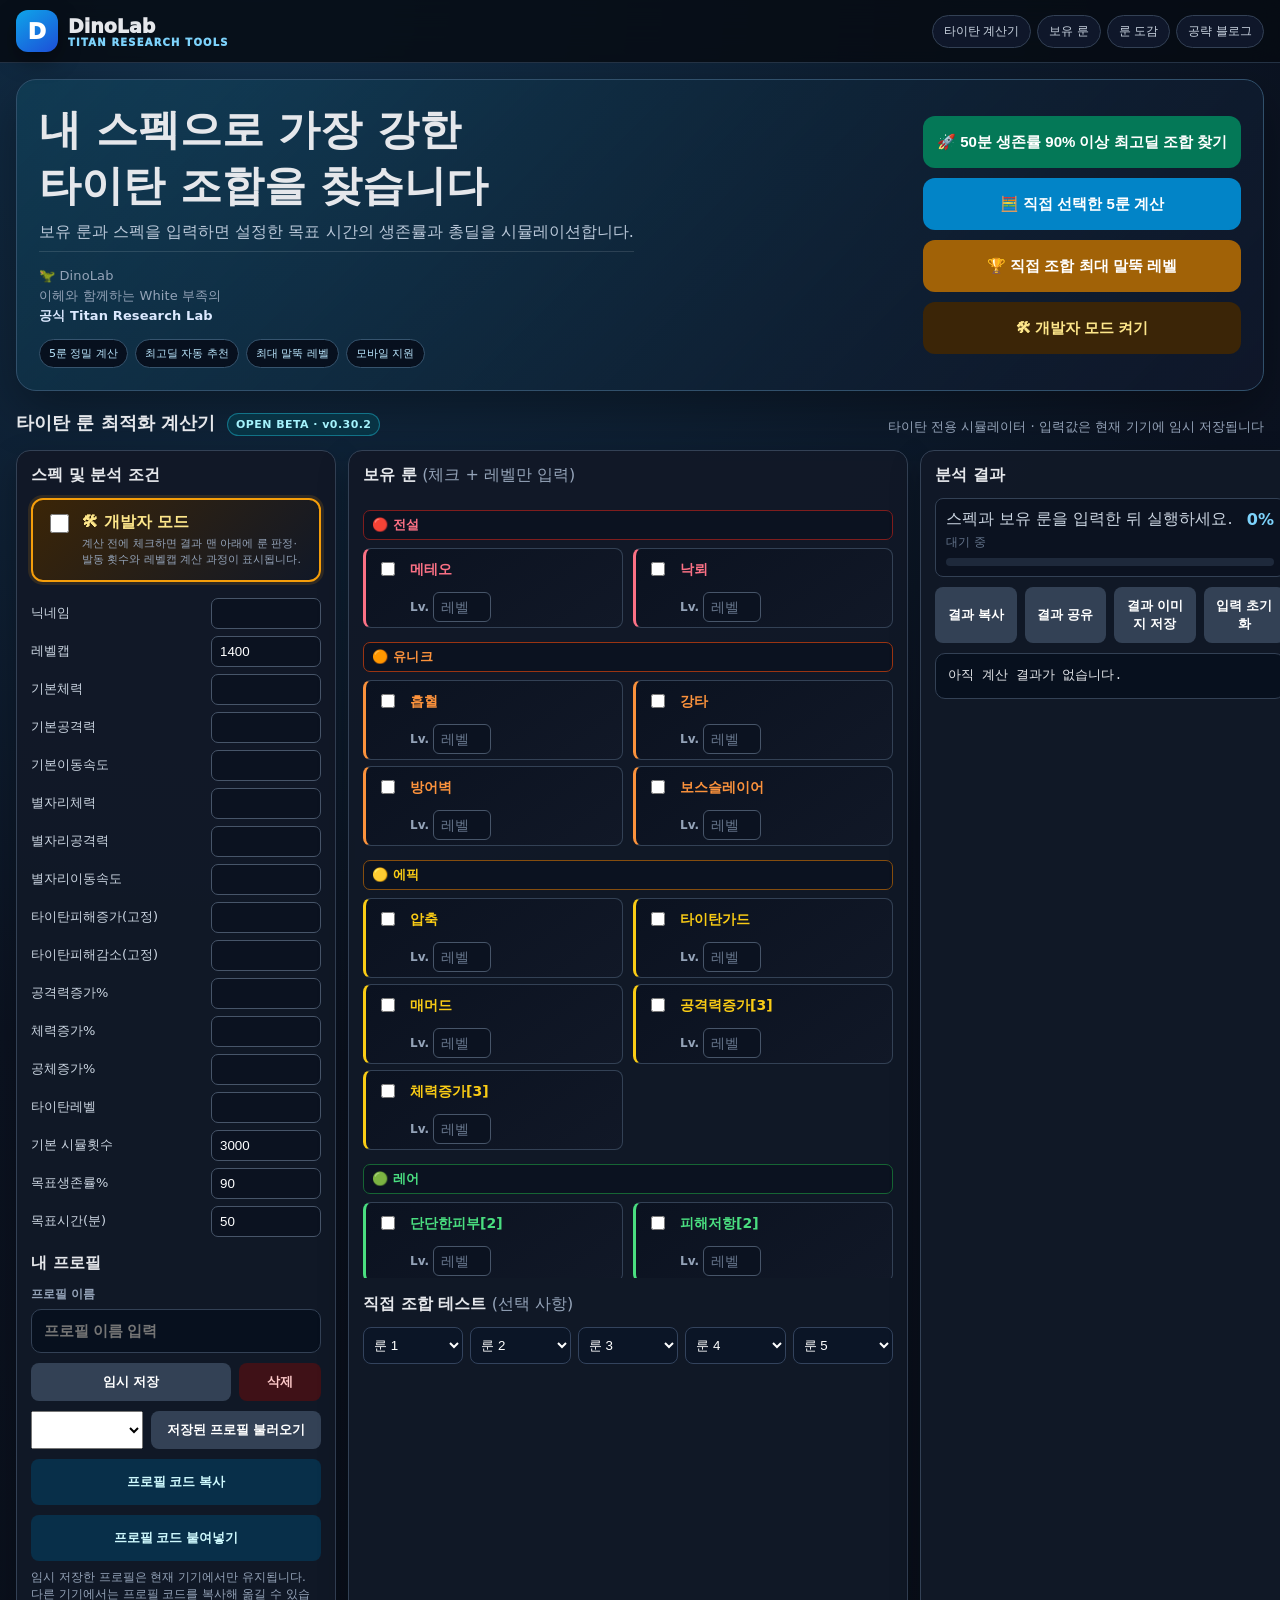
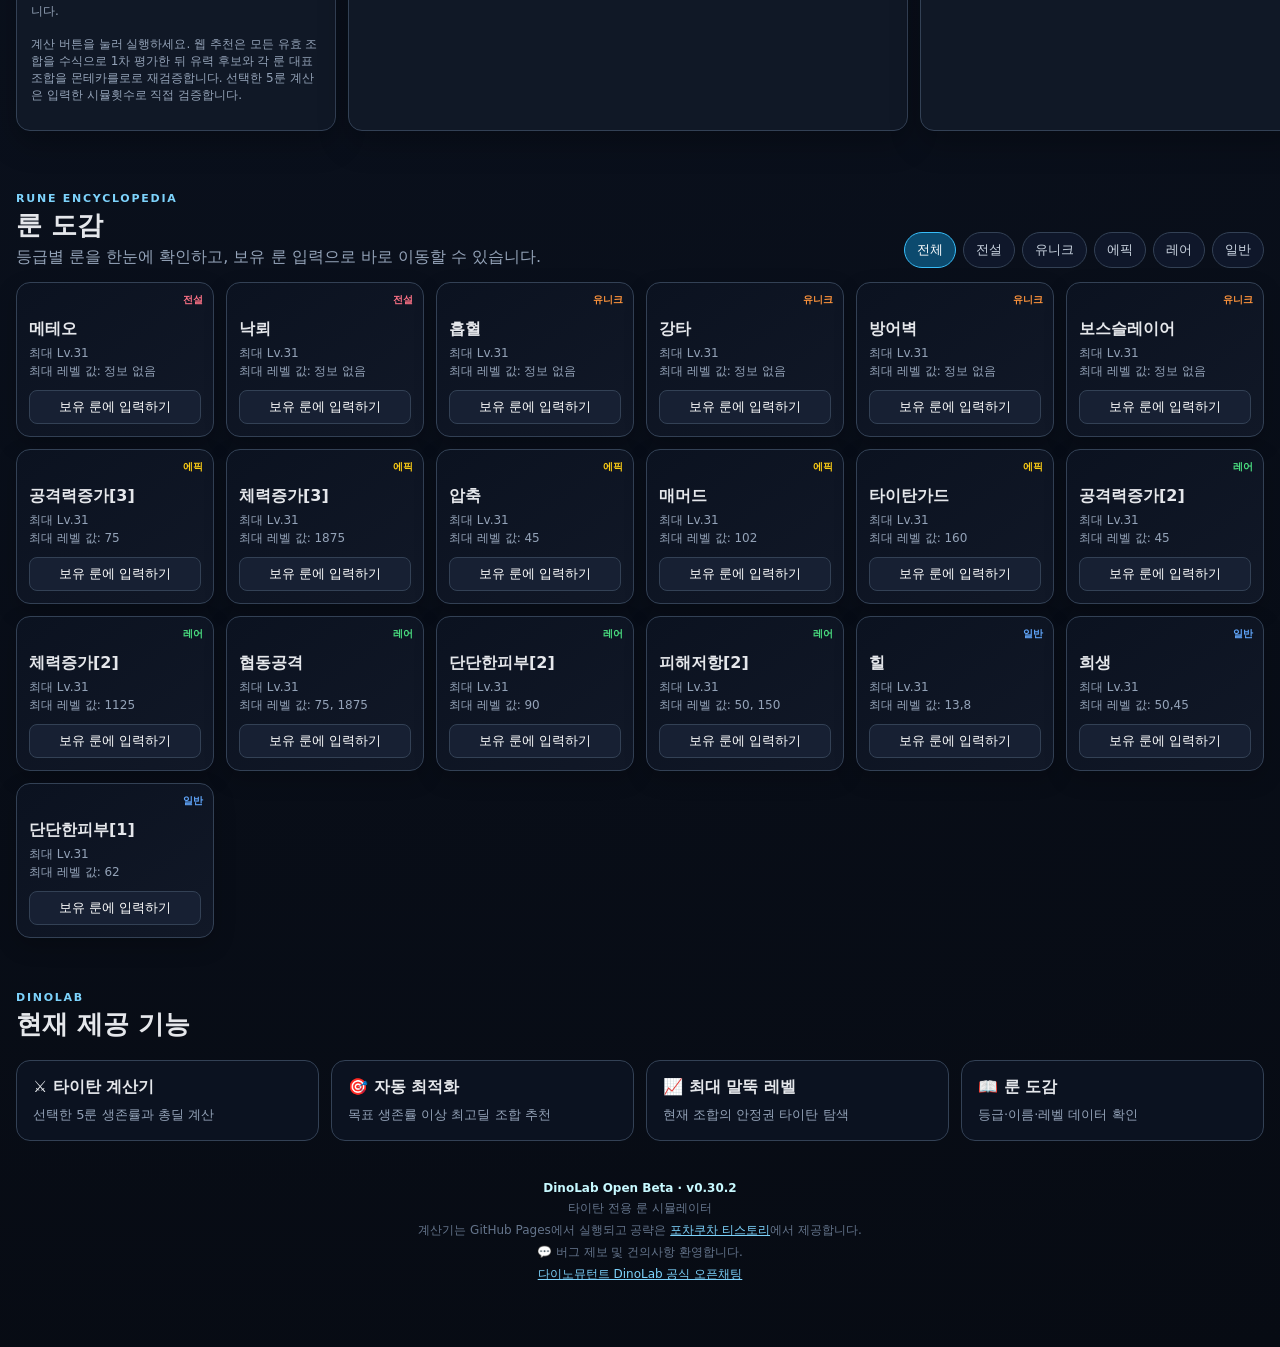
==== commit bb54cd85: "Add files via upload" ====
--- a/index.html
+++ b/index.html
@@ -1,6 +1,6 @@
 <!DOCTYPE html>
 
-<html lang="ko"><head><meta charset="utf-8"/><meta content="width=device-width,initial-scale=1" name="viewport"/><meta content="#07101e" name="theme-color"/><meta content="yes" name="apple-mobile-web-app-capable"/><meta content="black-translucent" name="apple-mobile-web-app-status-bar-style"/><meta content="DinoLab" name="apple-mobile-web-app-title"/><link href="icons/icon-192.png" rel="apple-touch-icon"/><title>DinoLab 디노랩 | 다이노뮤턴트: T-Rex 타이탄 룬 조합 계산기</title><link href="data:image/svg+xml,&lt;svg xmlns=%22http://www.w3.org/2000/svg%22 viewBox=%220 0 100 100%22&gt;&lt;text y=%22.9em%22 font-size=%2290%22&gt;🦖&lt;/text&gt;&lt;/svg&gt;" rel="icon"/><link href="manifest.webmanifest" rel="manifest"/><link href="css/main.css?v=0.30.1" rel="stylesheet"/><meta content="다이노뮤턴트: T-Rex 타이탄 전투의 50분 생존률, 최고 피해량, 최적 룬 조합을 계산하는 DinoLab 디노랩 시뮬레이터입니다." name="description"/><meta content="index, follow" name="robots"/><meta content="DinoLab 디노랩 | 다이노뮤턴트: T-Rex 타이탄 룬 조합 계산기" property="og:title"/><meta content="다이노뮤턴트: T-Rex 타이탄 전투의 50분 생존률, 최고 피해량, 최적 룬 조합을 계산하는 DinoLab 디노랩 시뮬레이터입니다." property="og:description"/><meta content="website" property="og:type"/><meta content="https://pochakucha.github.io/DinoLab/" property="og:url"/><link href="https://pochakucha.github.io/DinoLab/" rel="canonical"/></head><body><header class="site-header"><div class="header-inner"><div class="brand"><div aria-hidden="true" class="brand-mark">D</div><div><span>DinoLab</span><small>TITAN RESEARCH TOOLS</small></div></div><nav class="nav"><button data-scroll="#calculator">타이탄 계산기</button><button data-scroll="#runeRows">보유 룬</button><button data-scroll="#encyclopedia">룬 도감</button><a href="https://pochakucha.tistory.com" rel="noopener" target="_blank">공략 블로그</a></nav></div></header>
+<html lang="ko"><head><meta charset="utf-8"/><meta content="width=device-width,initial-scale=1" name="viewport"/><meta content="#07101e" name="theme-color"/><meta content="yes" name="apple-mobile-web-app-capable"/><meta content="black-translucent" name="apple-mobile-web-app-status-bar-style"/><meta content="DinoLab" name="apple-mobile-web-app-title"/><link href="icons/icon-192.png" rel="apple-touch-icon"/><title>DinoLab 디노랩 | 다이노뮤턴트: T-Rex 타이탄 룬 조합 계산기</title><link href="data:image/svg+xml,&lt;svg xmlns=%22http://www.w3.org/2000/svg%22 viewBox=%220 0 100 100%22&gt;&lt;text y=%22.9em%22 font-size=%2290%22&gt;🦖&lt;/text&gt;&lt;/svg&gt;" rel="icon"/><link href="manifest.webmanifest" rel="manifest"/><link href="css/main.css?v=0.30.2" rel="stylesheet"/><meta content="다이노뮤턴트: T-Rex 타이탄 전투의 50분 생존률, 최고 피해량, 최적 룬 조합을 계산하는 DinoLab 디노랩 시뮬레이터입니다." name="description"/><meta content="index, follow" name="robots"/><meta content="DinoLab 디노랩 | 다이노뮤턴트: T-Rex 타이탄 룬 조합 계산기" property="og:title"/><meta content="다이노뮤턴트: T-Rex 타이탄 전투의 50분 생존률, 최고 피해량, 최적 룬 조합을 계산하는 DinoLab 디노랩 시뮬레이터입니다." property="og:description"/><meta content="website" property="og:type"/><meta content="https://pochakucha.github.io/DinoLab/" property="og:url"/><link href="https://pochakucha.github.io/DinoLab/" rel="canonical"/></head><body><header class="site-header"><div class="header-inner"><div class="brand"><div aria-hidden="true" class="brand-mark">D</div><div><span>DinoLab</span><small>TITAN RESEARCH TOOLS</small></div></div><nav class="nav"><button data-scroll="#calculator">타이탄 계산기</button><button data-scroll="#runeRows">보유 룬</button><button data-scroll="#encyclopedia">룬 도감</button><a href="https://pochakucha.tistory.com" rel="noopener" target="_blank">공략 블로그</a></nav></div></header>
 <section class="hero-banner"><div class="hero-box"><div><h1>내 스펙으로 가장 강한<br/>타이탄 조합을 찾습니다</h1><p>보유 룬과 스펙을 입력하면 설정한 목표 시간의 생존률과 총딜을 시뮬레이션합니다.</p><p class="hero-branding">🦖 DinoLab<br/>이헤와 함께하는 White 부족의<br/><strong>공식 Titan Research Lab</strong></p><div class="feature-chips"><span>5룬 정밀 계산</span><span>최고딜 자동 추천</span><span>최대 말뚝 레벨</span><span>모바일 지원</span></div></div><div class="hero-action hero-calc-actions">
 <button class="btn good" id="optimize">🚀 50분 생존률 90% 이상 최고딜 조합 찾기</button>
 <button class="btn primary" id="calcSelected">🧮 직접 선택한 5룬 계산</button>
@@ -8,7 +8,7 @@
 <button class="btn developer-quick-btn" id="developerQuickToggle" type="button">🛠 개발자 모드 켜기</button>
 </div></div></section>
 <div class="app" id="calculator">
-<div class="title"><h1>타이탄 룬 최적화 계산기 <span class="beta-badge">OPEN BETA · v0.30.1</span></h1><small>타이탄 전용 시뮬레이터 · 입력값은 현재 기기에 임시 저장됩니다</small></div>
+<div class="title"><h1>타이탄 룬 최적화 계산기 <span class="beta-badge">OPEN BETA · v0.30.2</span></h1><small>타이탄 전용 시뮬레이터 · 입력값은 현재 기기에 임시 저장됩니다</small></div>
 <div class="grid">
 <section class="panel">
 <h2>스펙 및 분석 조건</h2>
@@ -16,7 +16,7 @@
 <div class="form-grid" id="statsForm"></div>
 <h2 style="margin-top:16px">내 프로필</h2>
 <div class="profile-manager">
-<label class="profile-name-field"><span>프로필 이름</span><input aria-label="현재 프로필 이름" id="profileNameDisplay" readonly="" type="text" value="프로필"/></label>
+<label class="profile-name-field"><span>프로필 이름</span><input aria-label="현재 프로필 이름" id="profileNameDisplay" autocomplete="off" inputmode="text" placeholder="프로필 이름 입력" type="text" value=""/></label>
 <div class="profile-save-row">
 <button class="btn" id="saveProfile">임시 저장</button>
 <button class="btn danger" id="deleteProfile">삭제</button>
@@ -65,5 +65,5 @@
 <article><b>📖 룬 도감</b><span>등급·이름·레벨 데이터 확인</span></article>
 </div>
 </section>
-<footer class="footer"><strong>DinoLab Open Beta · v0.30.1</strong><span>타이탄 전용 룬 시뮬레이터</span><span>계산기는 GitHub Pages에서 실행되고 공략은 <a href="https://pochakucha.tistory.com" rel="noopener" target="_blank">포차쿠차 티스토리</a>에서 제공합니다.</span><span>💬 버그 제보 및 건의사항 환영합니다.</span><span><a href="https://open.kakao.com/o/sRWhg1Fi" rel="noopener noreferrer" target="_blank">다이노뮤턴트 DinoLab 공식 오픈채팅</a></span></footer><div class="pwa-toast" hidden="" id="pwaToast"><span id="pwaToastText"></span><button class="btn primary" id="pwaToastAction">확인</button></div>
-<script src="data/runes.js?v=0.30.1"></script><script src="js/app.js?v=0.30.1"></script></body></html>+<footer class="footer"><strong>DinoLab Open Beta · v0.30.2</strong><span>타이탄 전용 룬 시뮬레이터</span><span>계산기는 GitHub Pages에서 실행되고 공략은 <a href="https://pochakucha.tistory.com" rel="noopener" target="_blank">포차쿠차 티스토리</a>에서 제공합니다.</span><span>💬 버그 제보 및 건의사항 환영합니다.</span><span><a href="https://open.kakao.com/o/sRWhg1Fi" rel="noopener noreferrer" target="_blank">다이노뮤턴트 DinoLab 공식 오픈채팅</a></span></footer><div class="pwa-toast" hidden="" id="pwaToast"><span id="pwaToastText"></span><button class="btn primary" id="pwaToastAction">확인</button></div>
+<script src="data/runes.js?v=0.30.2"></script><script src="js/app.js?v=0.30.2"></script></body></html>
